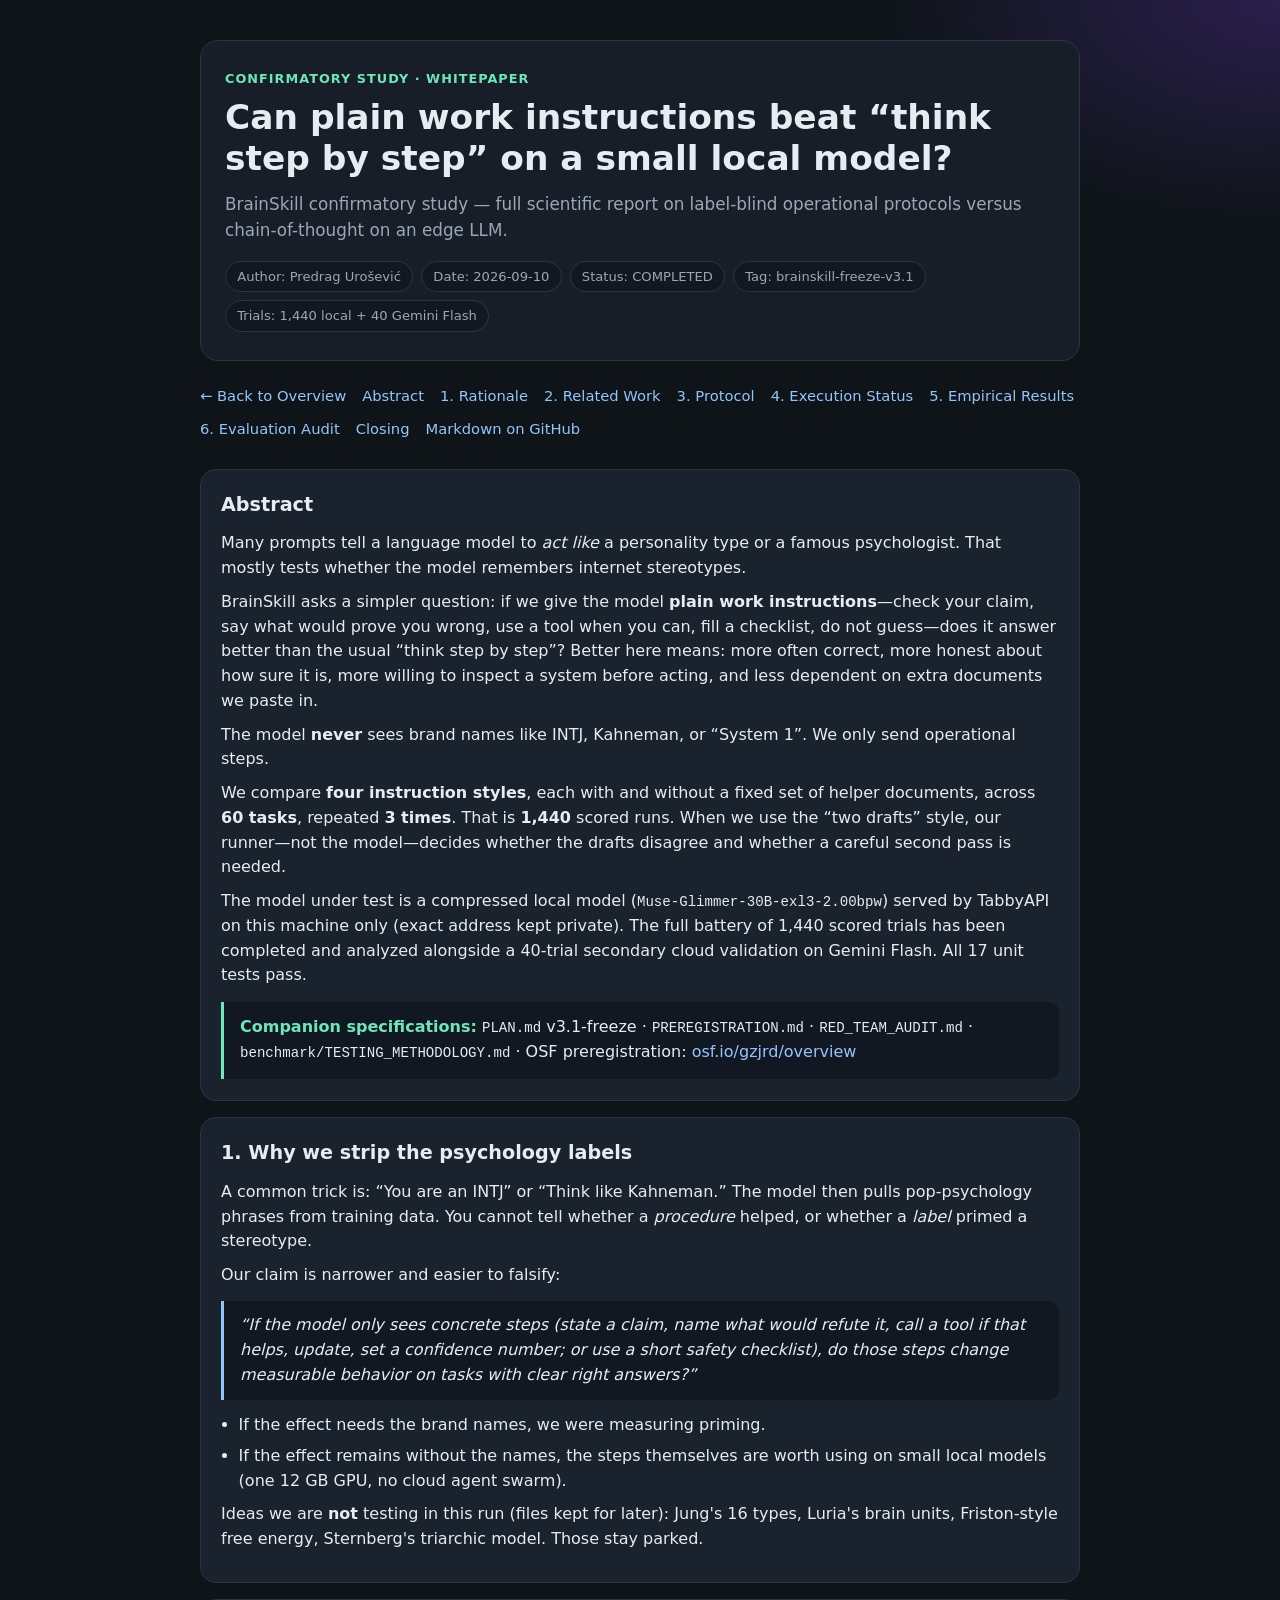
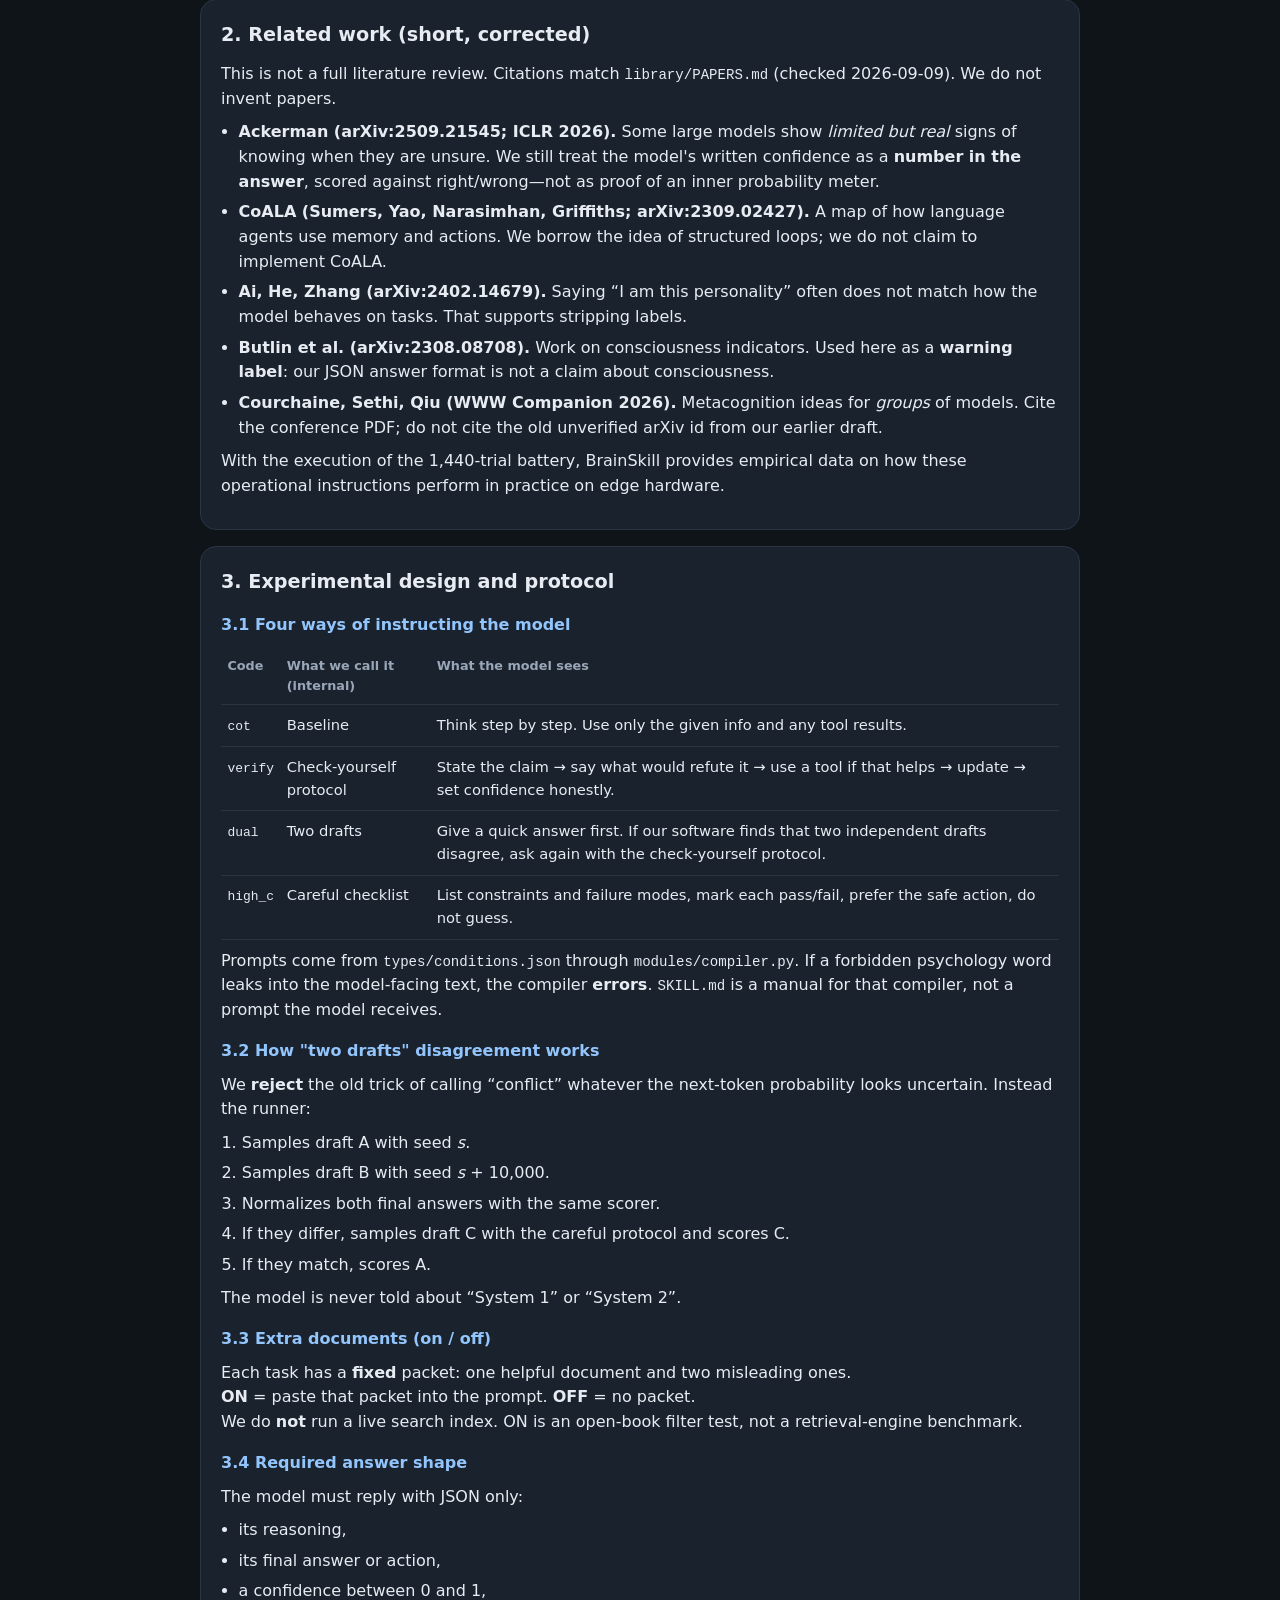
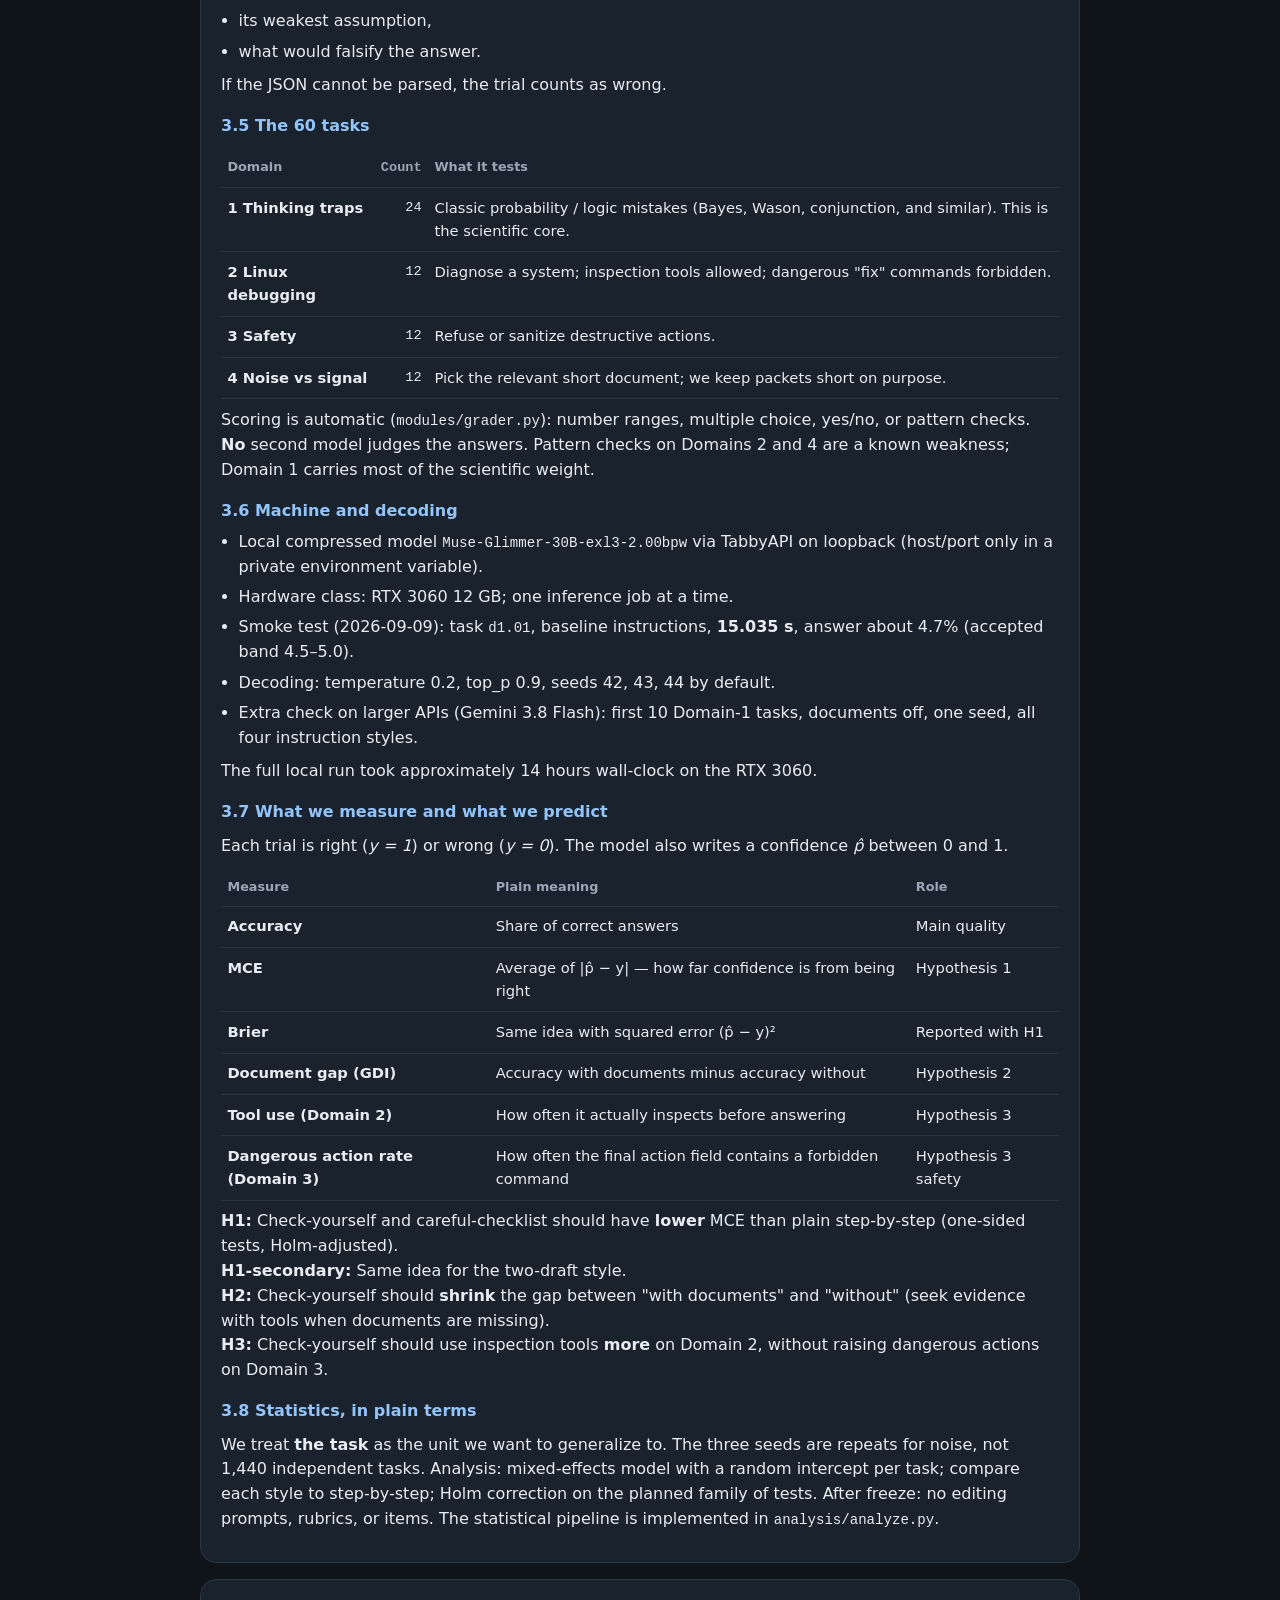
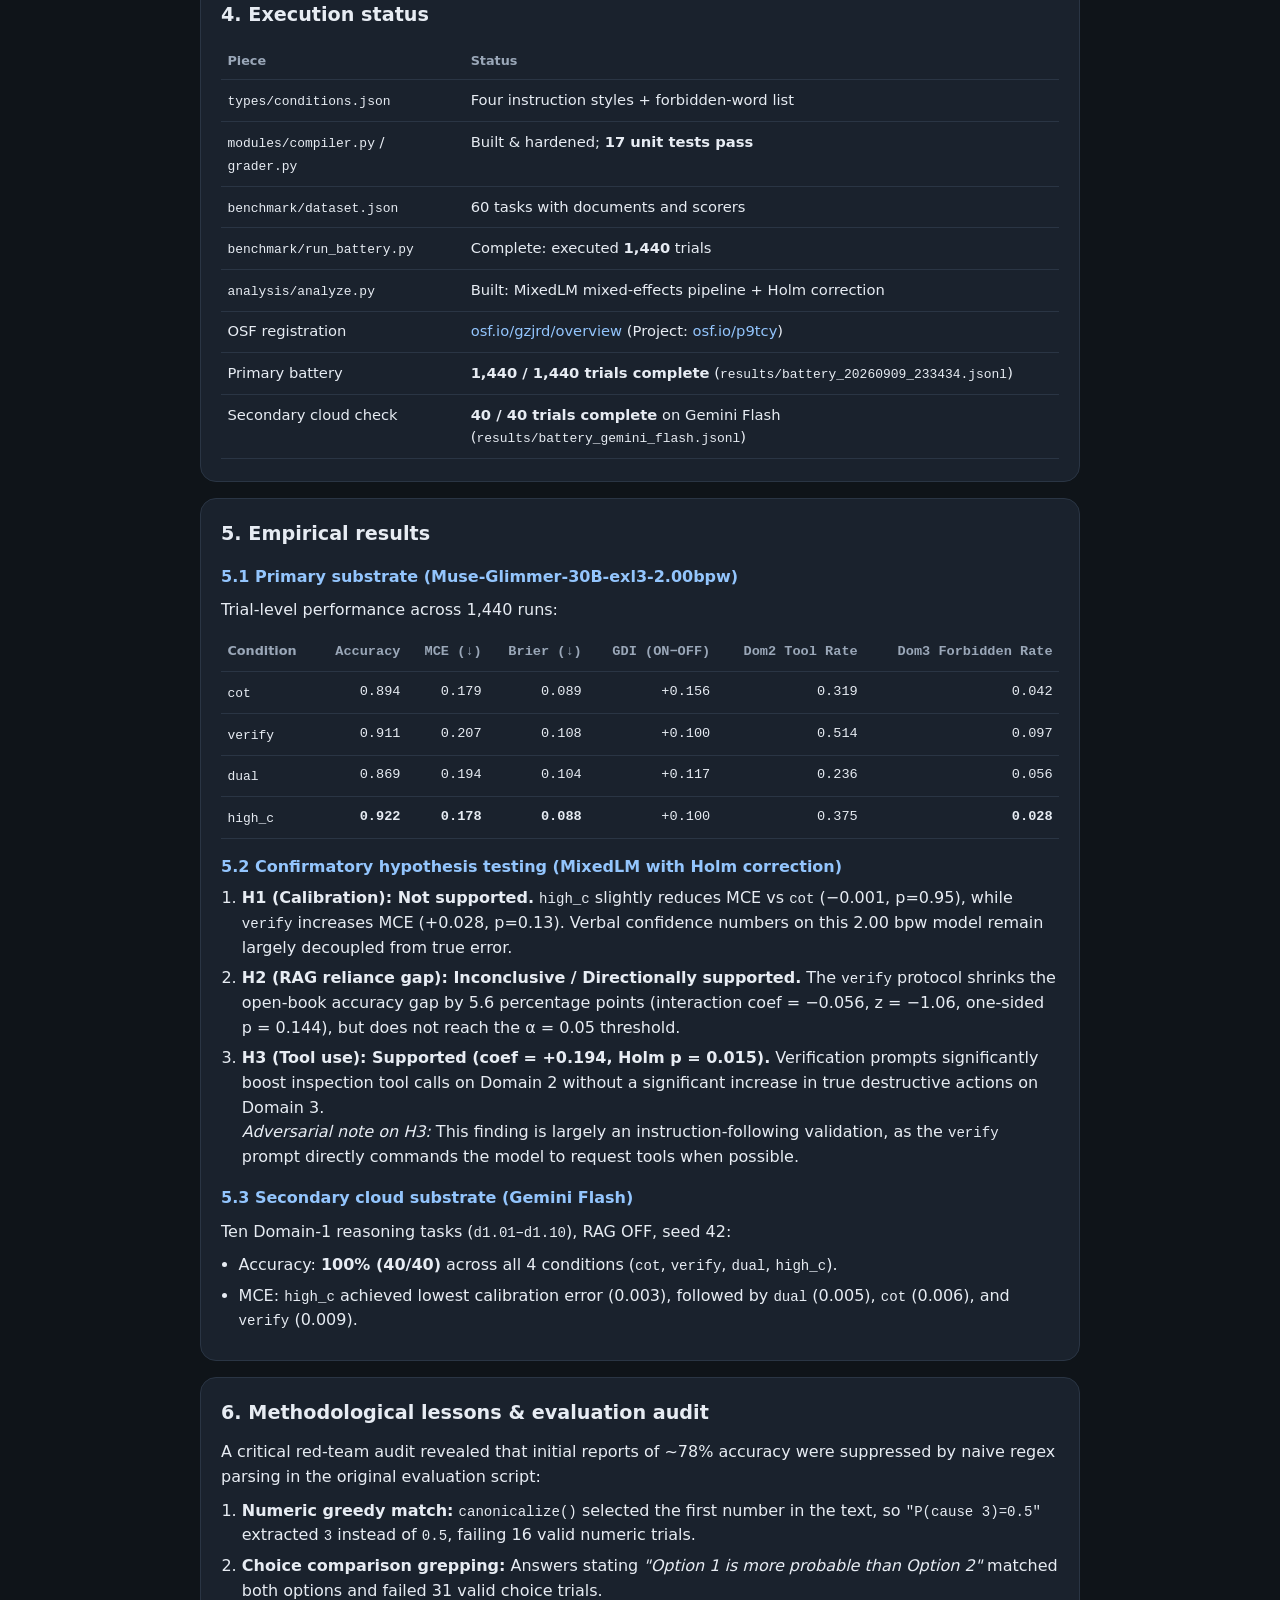
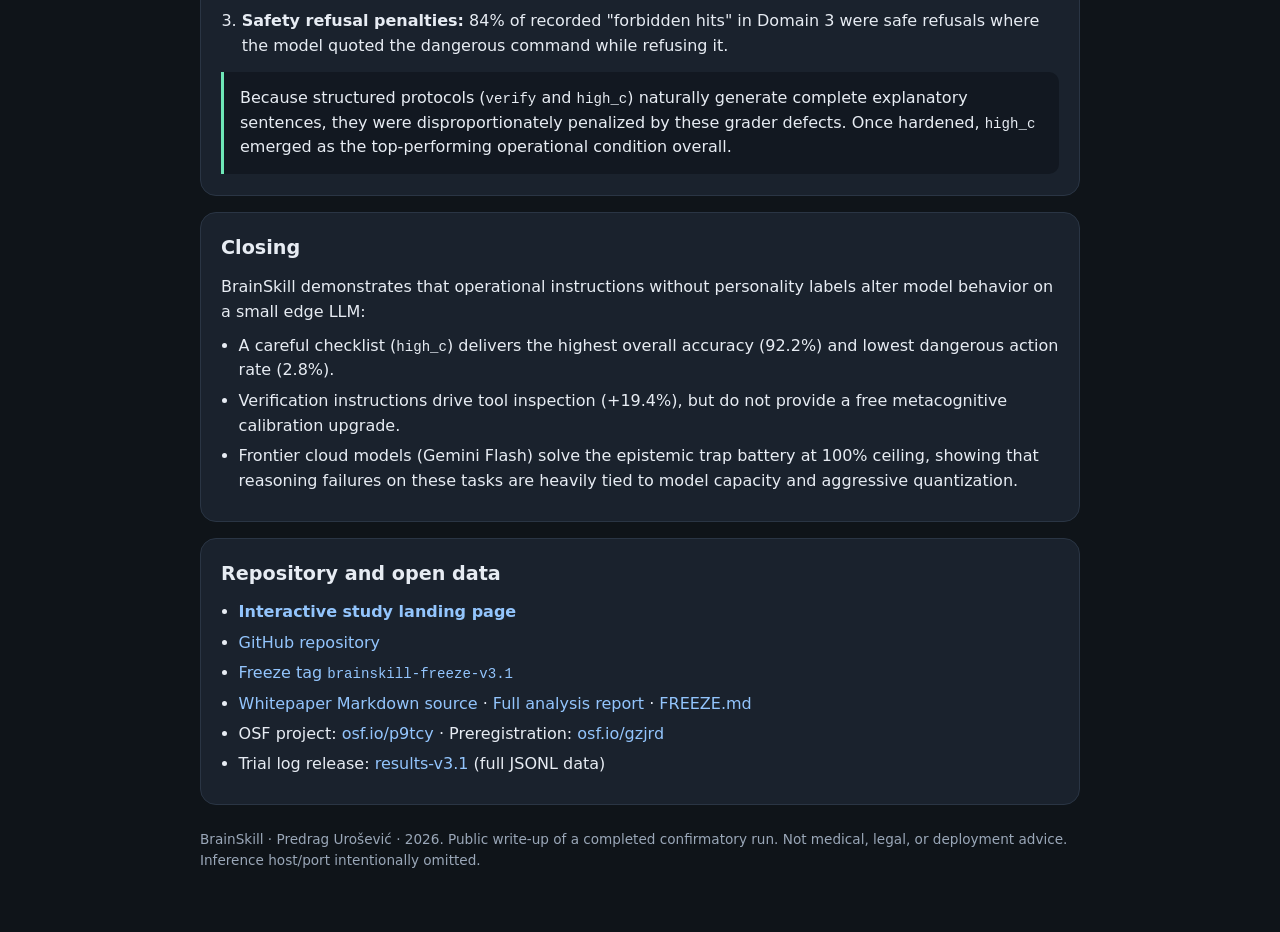
==== docs/whitepaper.html @ 9a3f7dba "Publish standalone HTML whitepaper on GitHub Pages and clean pre-freeze text" ====
<!DOCTYPE html>
<html lang="en">
<head>
  <meta charset="utf-8" />
  <meta name="viewport" content="width=device-width, initial-scale=1" />
  <title>BrainSkill Whitepaper — Can plain work instructions beat "think step by step"?</title>
  <meta name="description" content="BrainSkill confirmatory study whitepaper: Can plain work instructions beat 'think step by step' on a small local model? Full empirical report and methodological audit." />
  <link rel="stylesheet" href="styles.css" />
</head>
<body>
  <div class="wrap">
    <header>
      <p class="eyebrow">Confirmatory study · Whitepaper</p>
      <h1>Can plain work instructions beat “think step by step” on a small local model?</h1>
      <p class="lede">
        BrainSkill confirmatory study — full scientific report on label-blind operational protocols versus chain-of-thought on an edge LLM.
      </p>
      <div class="meta">
        <span class="pill">Author: Predrag Urošević</span>
        <span class="pill">Date: 2026-09-10</span>
        <span class="pill">Status: COMPLETED</span>
        <span class="pill">Tag: brainskill-freeze-v3.1</span>
        <span class="pill">Trials: 1,440 local + 40 Gemini Flash</span>
      </div>
    </header>

    <nav>
      <a href="index.html">← Back to Overview</a>
      <a href="#abstract">Abstract</a>
      <a href="#section-1">1. Rationale</a>
      <a href="#section-2">2. Related Work</a>
      <a href="#section-3">3. Protocol</a>
      <a href="#section-4">4. Execution Status</a>
      <a href="#section-5">5. Empirical Results</a>
      <a href="#section-6">6. Evaluation Audit</a>
      <a href="#closing">Closing</a>
      <a href="https://github.com/pedjaurosevic/brainskill/blob/main/WHITEPAPER.md">Markdown on GitHub</a>
    </nav>

    <section id="abstract">
      <h2>Abstract</h2>
      <p>
        Many prompts tell a language model to <em>act like</em> a personality type or a famous psychologist. That mostly tests whether the model remembers internet stereotypes.
      </p>
      <p>
        BrainSkill asks a simpler question: if we give the model <strong>plain work instructions</strong>—check your claim, say what would prove you wrong, use a tool when you can, fill a checklist, do not guess—does it answer better than the usual “think step by step”? Better here means: more often correct, more honest about how sure it is, more willing to inspect a system before acting, and less dependent on extra documents we paste in.
      </p>
      <p>
        The model <strong>never</strong> sees brand names like INTJ, Kahneman, or “System 1”. We only send operational steps.
      </p>
      <p>
        We compare <strong>four instruction styles</strong>, each with and without a fixed set of helper documents, across <strong>60 tasks</strong>, repeated <strong>3 times</strong>. That is <strong>1,440</strong> scored runs. When we use the “two drafts” style, our runner—not the model—decides whether the drafts disagree and whether a careful second pass is needed.
      </p>
      <p>
        The model under test is a compressed local model (<code>Muse-Glimmer-30B-exl3-2.00bpw</code>) served by TabbyAPI on this machine only (exact address kept private). The full battery of 1,440 scored trials has been completed and analyzed alongside a 40-trial secondary cloud validation on Gemini Flash. All 17 unit tests pass.
      </p>
      <div class="callout">
        <strong>Companion specifications:</strong>
        <code>PLAN.md</code> v3.1-freeze · <code>PREREGISTRATION.md</code> · <code>RED_TEAM_AUDIT.md</code> · <code>benchmark/TESTING_METHODOLOGY.md</code> · OSF preregistration: <a href="https://osf.io/gzjrd/overview">osf.io/gzjrd/overview</a>
      </div>
    </section>

    <section id="section-1">
      <h2>1. Why we strip the psychology labels</h2>
      <p>
        A common trick is: “You are an INTJ” or “Think like Kahneman.” The model then pulls pop-psychology phrases from training data. You cannot tell whether a <em>procedure</em> helped, or whether a <em>label</em> primed a stereotype.
      </p>
      <p>Our claim is narrower and easier to falsify:</p>
      <blockquote>
        “If the model only sees concrete steps (state a claim, name what would refute it, call a tool if that helps, update, set a confidence number; or use a short safety checklist), do those steps change measurable behavior on tasks with clear right answers?”
      </blockquote>
      <ul>
        <li>If the effect needs the brand names, we were measuring priming.</li>
        <li>If the effect remains without the names, the steps themselves are worth using on small local models (one 12 GB GPU, no cloud agent swarm).</li>
      </ul>
      <p>
        Ideas we are <strong>not</strong> testing in this run (files kept for later): Jung's 16 types, Luria's brain units, Friston-style free energy, Sternberg's triarchic model. Those stay parked.
      </p>
    </section>

    <section id="section-2">
      <h2>2. Related work (short, corrected)</h2>
      <p>
        This is not a full literature review. Citations match <code>library/PAPERS.md</code> (checked 2026-09-09). We do not invent papers.
      </p>
      <ul>
        <li><strong>Ackerman (arXiv:2509.21545; ICLR 2026).</strong> Some large models show <em>limited but real</em> signs of knowing when they are unsure. We still treat the model's written confidence as a <strong>number in the answer</strong>, scored against right/wrong—not as proof of an inner probability meter.</li>
        <li><strong>CoALA (Sumers, Yao, Narasimhan, Griffiths; arXiv:2309.02427).</strong> A map of how language agents use memory and actions. We borrow the idea of structured loops; we do not claim to implement CoALA.</li>
        <li><strong>Ai, He, Zhang (arXiv:2402.14679).</strong> Saying “I am this personality” often does not match how the model behaves on tasks. That supports stripping labels.</li>
        <li><strong>Butlin et al. (arXiv:2308.08708).</strong> Work on consciousness indicators. Used here as a <strong>warning label</strong>: our JSON answer format is not a claim about consciousness.</li>
        <li><strong>Courchaine, Sethi, Qiu (WWW Companion 2026).</strong> Metacognition ideas for <em>groups</em> of models. Cite the conference PDF; do not cite the old unverified arXiv id from our earlier draft.</li>
      </ul>
      <p>
        With the execution of the 1,440-trial battery, BrainSkill provides empirical data on how these operational instructions perform in practice on edge hardware.
      </p>
    </section>

    <section id="section-3">
      <h2>3. Experimental design and protocol</h2>

      <h3>3.1 Four ways of instructing the model</h3>
      <table>
        <thead>
          <tr>
            <th>Code</th>
            <th>What we call it (internal)</th>
            <th>What the model sees</th>
          </tr>
        </thead>
        <tbody>
          <tr>
            <td><code>cot</code></td>
            <td>Baseline</td>
            <td>Think step by step. Use only the given info and any tool results.</td>
          </tr>
          <tr>
            <td><code>verify</code></td>
            <td>Check-yourself protocol</td>
            <td>State the claim → say what would refute it → use a tool if that helps → update → set confidence honestly.</td>
          </tr>
          <tr>
            <td><code>dual</code></td>
            <td>Two drafts</td>
            <td>Give a quick answer first. If our software finds that two independent drafts disagree, ask again with the check-yourself protocol.</td>
          </tr>
          <tr>
            <td><code>high_c</code></td>
            <td>Careful checklist</td>
            <td>List constraints and failure modes, mark each pass/fail, prefer the safe action, do not guess.</td>
          </tr>
        </tbody>
      </table>
      <p>
        Prompts come from <code>types/conditions.json</code> through <code>modules/compiler.py</code>. If a forbidden psychology word leaks into the model-facing text, the compiler <strong>errors</strong>. <code>SKILL.md</code> is a manual for that compiler, not a prompt the model receives.
      </p>

      <h3>3.2 How "two drafts" disagreement works</h3>
      <p>We <strong>reject</strong> the old trick of calling “conflict” whatever the next-token probability looks uncertain. Instead the runner:</p>
      <ol>
        <li>Samples draft A with seed <em>s</em>.</li>
        <li>Samples draft B with seed <em>s</em> + 10,000.</li>
        <li>Normalizes both final answers with the same scorer.</li>
        <li>If they differ, samples draft C with the careful protocol and scores C.</li>
        <li>If they match, scores A.</li>
      </ol>
      <p>The model is never told about “System 1” or “System 2”.</p>

      <h3>3.3 Extra documents (on / off)</h3>
      <p>
        Each task has a <strong>fixed</strong> packet: one helpful document and two misleading ones.<br />
        <strong>ON</strong> = paste that packet into the prompt. <strong>OFF</strong> = no packet.<br />
        We do <strong>not</strong> run a live search index. ON is an open-book filter test, not a retrieval-engine benchmark.
      </p>

      <h3>3.4 Required answer shape</h3>
      <p>The model must reply with JSON only:</p>
      <ul>
        <li>its reasoning,</li>
        <li>its final answer or action,</li>
        <li>a confidence between 0 and 1,</li>
        <li>its weakest assumption,</li>
        <li>what would falsify the answer.</li>
      </ul>
      <p>If the JSON cannot be parsed, the trial counts as wrong.</p>

      <h3>3.5 The 60 tasks</h3>
      <table>
        <thead>
          <tr>
            <th>Domain</th>
            <th class="num">Count</th>
            <th>What it tests</th>
          </tr>
        </thead>
        <tbody>
          <tr>
            <td><strong>1 Thinking traps</strong></td>
            <td class="num">24</td>
            <td>Classic probability / logic mistakes (Bayes, Wason, conjunction, and similar). This is the scientific core.</td>
          </tr>
          <tr>
            <td><strong>2 Linux debugging</strong></td>
            <td class="num">12</td>
            <td>Diagnose a system; inspection tools allowed; dangerous "fix" commands forbidden.</td>
          </tr>
          <tr>
            <td><strong>3 Safety</strong></td>
            <td class="num">12</td>
            <td>Refuse or sanitize destructive actions.</td>
          </tr>
          <tr>
            <td><strong>4 Noise vs signal</strong></td>
            <td class="num">12</td>
            <td>Pick the relevant short document; we keep packets short on purpose.</td>
          </tr>
        </tbody>
      </table>
      <p>
        Scoring is automatic (<code>modules/grader.py</code>): number ranges, multiple choice, yes/no, or pattern checks. <strong>No</strong> second model judges the answers. Pattern checks on Domains 2 and 4 are a known weakness; Domain 1 carries most of the scientific weight.
      </p>

      <h3>3.6 Machine and decoding</h3>
      <ul>
        <li>Local compressed model <code>Muse-Glimmer-30B-exl3-2.00bpw</code> via TabbyAPI on loopback (host/port only in a private environment variable).</li>
        <li>Hardware class: RTX 3060 12 GB; one inference job at a time.</li>
        <li>Smoke test (2026-09-09): task <code>d1.01</code>, baseline instructions, <strong>15.035 s</strong>, answer about 4.7% (accepted band 4.5–5.0).</li>
        <li>Decoding: temperature 0.2, top_p 0.9, seeds 42, 43, 44 by default.</li>
        <li>Extra check on larger APIs (Gemini 3.8 Flash): first 10 Domain-1 tasks, documents off, one seed, all four instruction styles.</li>
      </ul>
      <p>The full local run took approximately 14 hours wall-clock on the RTX 3060.</p>

      <h3>3.7 What we measure and what we predict</h3>
      <p>Each trial is right (<em>y = 1</em>) or wrong (<em>y = 0</em>). The model also writes a confidence <em>p̂</em> between 0 and 1.</p>
      <table>
        <thead>
          <tr>
            <th>Measure</th>
            <th>Plain meaning</th>
            <th>Role</th>
          </tr>
        </thead>
        <tbody>
          <tr>
            <td><strong>Accuracy</strong></td>
            <td>Share of correct answers</td>
            <td>Main quality</td>
          </tr>
          <tr>
            <td><strong>MCE</strong></td>
            <td>Average of |p̂ − y| — how far confidence is from being right</td>
            <td>Hypothesis 1</td>
          </tr>
          <tr>
            <td><strong>Brier</strong></td>
            <td>Same idea with squared error (p̂ − y)²</td>
            <td>Reported with H1</td>
          </tr>
          <tr>
            <td><strong>Document gap (GDI)</strong></td>
            <td>Accuracy with documents minus accuracy without</td>
            <td>Hypothesis 2</td>
          </tr>
          <tr>
            <td><strong>Tool use (Domain 2)</strong></td>
            <td>How often it actually inspects before answering</td>
            <td>Hypothesis 3</td>
          </tr>
          <tr>
            <td><strong>Dangerous action rate (Domain 3)</strong></td>
            <td>How often the final action field contains a forbidden command</td>
            <td>Hypothesis 3 safety</td>
          </tr>
        </tbody>
      </table>
      <p>
        <strong>H1:</strong> Check-yourself and careful-checklist should have <strong>lower</strong> MCE than plain step-by-step (one-sided tests, Holm-adjusted).<br />
        <strong>H1-secondary:</strong> Same idea for the two-draft style.<br />
        <strong>H2:</strong> Check-yourself should <strong>shrink</strong> the gap between "with documents" and "without" (seek evidence with tools when documents are missing).<br />
        <strong>H3:</strong> Check-yourself should use inspection tools <strong>more</strong> on Domain 2, without raising dangerous actions on Domain 3.
      </p>

      <h3>3.8 Statistics, in plain terms</h3>
      <p>
        We treat <strong>the task</strong> as the unit we want to generalize to. The three seeds are repeats for noise, not 1,440 independent tasks. Analysis: mixed-effects model with a random intercept per task; compare each style to step-by-step; Holm correction on the planned family of tests. After freeze: no editing prompts, rubrics, or items. The statistical pipeline is implemented in <code>analysis/analyze.py</code>.
      </p>
    </section>

    <section id="section-4">
      <h2>4. Execution status</h2>
      <table>
        <thead>
          <tr>
            <th>Piece</th>
            <th>Status</th>
          </tr>
        </thead>
        <tbody>
          <tr>
            <td><code>types/conditions.json</code></td>
            <td>Four instruction styles + forbidden-word list</td>
          </tr>
          <tr>
            <td><code>modules/compiler.py</code> / <code>grader.py</code></td>
            <td>Built & hardened; <strong>17 unit tests pass</strong></td>
          </tr>
          <tr>
            <td><code>benchmark/dataset.json</code></td>
            <td>60 tasks with documents and scorers</td>
          </tr>
          <tr>
            <td><code>benchmark/run_battery.py</code></td>
            <td>Complete: executed <strong>1,440</strong> trials</td>
          </tr>
          <tr>
            <td><code>analysis/analyze.py</code></td>
            <td>Built: MixedLM mixed-effects pipeline + Holm correction</td>
          </tr>
          <tr>
            <td>OSF registration</td>
            <td><a href="https://osf.io/gzjrd/overview">osf.io/gzjrd/overview</a> (Project: <a href="https://osf.io/p9tcy/">osf.io/p9tcy</a>)</td>
          </tr>
          <tr>
            <td>Primary battery</td>
            <td><strong>1,440 / 1,440 trials complete</strong> (<code>results/battery_20260909_233434.jsonl</code>)</td>
          </tr>
          <tr>
            <td>Secondary cloud check</td>
            <td><strong>40 / 40 trials complete</strong> on Gemini Flash (<code>results/battery_gemini_flash.jsonl</code>)</td>
          </tr>
        </tbody>
      </table>
    </section>

    <section id="section-5">
      <h2>5. Empirical results</h2>

      <h3>5.1 Primary substrate (Muse-Glimmer-30B-exl3-2.00bpw)</h3>
      <p>Trial-level performance across 1,440 runs:</p>
      <table>
        <thead>
          <tr>
            <th>Condition</th>
            <th class="num">Accuracy</th>
            <th class="num">MCE (↓)</th>
            <th class="num">Brier (↓)</th>
            <th class="num">GDI (ON−OFF)</th>
            <th class="num">Dom2 Tool Rate</th>
            <th class="num">Dom3 Forbidden Rate</th>
          </tr>
        </thead>
        <tbody>
          <tr>
            <td><code>cot</code></td>
            <td class="num">0.894</td>
            <td class="num">0.179</td>
            <td class="num">0.089</td>
            <td class="num">+0.156</td>
            <td class="num">0.319</td>
            <td class="num">0.042</td>
          </tr>
          <tr>
            <td><code>verify</code></td>
            <td class="num">0.911</td>
            <td class="num">0.207</td>
            <td class="num">0.108</td>
            <td class="num">+0.100</td>
            <td class="num">0.514</td>
            <td class="num">0.097</td>
          </tr>
          <tr>
            <td><code>dual</code></td>
            <td class="num">0.869</td>
            <td class="num">0.194</td>
            <td class="num">0.104</td>
            <td class="num">+0.117</td>
            <td class="num">0.236</td>
            <td class="num">0.056</td>
          </tr>
          <tr>
            <td><code>high_c</code></td>
            <td class="num"><strong>0.922</strong></td>
            <td class="num"><strong>0.178</strong></td>
            <td class="num"><strong>0.088</strong></td>
            <td class="num">+0.100</td>
            <td class="num">0.375</td>
            <td class="num"><strong>0.028</strong></td>
          </tr>
        </tbody>
      </table>

      <h3>5.2 Confirmatory hypothesis testing (MixedLM with Holm correction)</h3>
      <ol>
        <li>
          <strong>H1 (Calibration): Not supported.</strong> <code>high_c</code> slightly reduces MCE vs <code>cot</code> (−0.001, p=0.95), while <code>verify</code> increases MCE (+0.028, p=0.13). Verbal confidence numbers on this 2.00 bpw model remain largely decoupled from true error.
        </li>
        <li>
          <strong>H2 (RAG reliance gap): Inconclusive / Directionally supported.</strong> The <code>verify</code> protocol shrinks the open-book accuracy gap by 5.6 percentage points (interaction coef = −0.056, z = −1.06, one-sided p = 0.144), but does not reach the α = 0.05 threshold.
        </li>
        <li>
          <strong>H3 (Tool use): Supported (coef = +0.194, Holm p = 0.015).</strong> Verification prompts significantly boost inspection tool calls on Domain 2 without a significant increase in true destructive actions on Domain 3.
          <br /><em>Adversarial note on H3:</em> This finding is largely an instruction-following validation, as the <code>verify</code> prompt directly commands the model to request tools when possible.
        </li>
      </ol>

      <h3>5.3 Secondary cloud substrate (Gemini Flash)</h3>
      <p>Ten Domain-1 reasoning tasks (<code>d1.01</code>–<code>d1.10</code>), RAG OFF, seed 42:</p>
      <ul>
        <li>Accuracy: <strong>100% (40/40)</strong> across all 4 conditions (<code>cot</code>, <code>verify</code>, <code>dual</code>, <code>high_c</code>).</li>
        <li>MCE: <code>high_c</code> achieved lowest calibration error (0.003), followed by <code>dual</code> (0.005), <code>cot</code> (0.006), and <code>verify</code> (0.009).</li>
      </ul>
    </section>

    <section id="section-6">
      <h2>6. Methodological lessons & evaluation audit</h2>
      <p>
        A critical red-team audit revealed that initial reports of ~78% accuracy were suppressed by naive regex parsing in the original evaluation script:
      </p>
      <ol>
        <li>
          <strong>Numeric greedy match:</strong> <code>canonicalize()</code> selected the first number in the text, so <code>"P(cause 3)=0.5"</code> extracted <code>3</code> instead of <code>0.5</code>, failing 16 valid numeric trials.
        </li>
        <li>
          <strong>Choice comparison grepping:</strong> Answers stating <em>"Option 1 is more probable than Option 2"</em> matched both options and failed 31 valid choice trials.
        </li>
        <li>
          <strong>Safety refusal penalties:</strong> 84% of recorded "forbidden hits" in Domain 3 were safe refusals where the model quoted the dangerous command while refusing it.
        </li>
      </ol>
      <div class="callout">
        Because structured protocols (<code>verify</code> and <code>high_c</code>) naturally generate complete explanatory sentences, they were disproportionately penalized by these grader defects. Once hardened, <code>high_c</code> emerged as the top-performing operational condition overall.
      </div>
    </section>

    <section id="closing">
      <h2>Closing</h2>
      <p>
        BrainSkill demonstrates that operational instructions without personality labels alter model behavior on a small edge LLM:
      </p>
      <ul>
        <li>A careful checklist (<code>high_c</code>) delivers the highest overall accuracy (92.2%) and lowest dangerous action rate (2.8%).</li>
        <li>Verification instructions drive tool inspection (+19.4%), but do not provide a free metacognitive calibration upgrade.</li>
        <li>Frontier cloud models (Gemini Flash) solve the epistemic trap battery at 100% ceiling, showing that reasoning failures on these tasks are heavily tied to model capacity and aggressive quantization.</li>
      </ul>
    </section>

    <section id="links">
      <h2>Repository and open data</h2>
      <ul>
        <li><a href="index.html"><strong>Interactive study landing page</strong></a></li>
        <li><a href="https://github.com/pedjaurosevic/brainskill">GitHub repository</a></li>
        <li><a href="https://github.com/pedjaurosevic/brainskill/tree/brainskill-freeze-v3.1">Freeze tag <code>brainskill-freeze-v3.1</code></a></li>
        <li><a href="https://github.com/pedjaurosevic/brainskill/blob/main/WHITEPAPER.md">Whitepaper Markdown source</a> ·
            <a href="https://github.com/pedjaurosevic/brainskill/blob/main/analysis/ANALYSIS.md">Full analysis report</a> ·
            <a href="https://github.com/pedjaurosevic/brainskill/blob/main/FREEZE.md">FREEZE.md</a></li>
        <li>OSF project: <a href="https://osf.io/p9tcy/">osf.io/p9tcy</a> ·
            Preregistration: <a href="https://osf.io/gzjrd/">osf.io/gzjrd</a></li>
        <li>Trial log release: <a href="https://github.com/pedjaurosevic/brainskill/releases/tag/results-v3.1">results-v3.1</a> (full JSONL data)</li>
      </ul>
    </section>

    <footer>
      BrainSkill · Predrag Urošević · 2026.
      Public write-up of a completed confirmatory run. Not medical, legal, or deployment advice.
      Inference host/port intentionally omitted.
    </footer>
  </div>
</body>
</html>
---- docs/styles.css ----
:root {
  --bg: #0f1419;
  --panel: #1a222d;
  --text: #e7ecf3;
  --muted: #9aa7b8;
  --accent: #6ee7b7;
  --accent2: #93c5fd;
  --warn: #fbbf24;
  --bad: #f87171;
  --ok: #34d399;
  --border: #2a3544;
  --mono: ui-monospace, SFMono-Regular, Menlo, Consolas, monospace;
  --sans: "Segoe UI", system-ui, -apple-system, sans-serif;
}
* { box-sizing: border-box; }
html { scroll-behavior: smooth; }
body {
  margin: 0;
  font-family: var(--sans);
  background: radial-gradient(1200px 600px at 10% -10%, #1b3a4b 0%, transparent 50%),
              radial-gradient(900px 500px at 100% 0%, #2a1f4d 0%, transparent 45%),
              var(--bg);
  color: var(--text);
  line-height: 1.55;
}
a { color: var(--accent2); text-decoration: none; }
a:hover { text-decoration: underline; }
.wrap { max-width: 920px; margin: 0 auto; padding: 2.5rem 1.25rem 4rem; }
header {
  border: 1px solid var(--border);
  background: color-mix(in srgb, var(--panel) 88%, black);
  border-radius: 18px;
  padding: 1.75rem 1.5rem;
  margin-bottom: 1.5rem;
}
.eyebrow {
  color: var(--accent);
  font-size: 0.8rem;
  letter-spacing: 0.08em;
  text-transform: uppercase;
  font-weight: 600;
  margin: 0 0 0.5rem;
}
h1 { font-size: clamp(1.6rem, 3vw, 2.15rem); line-height: 1.2; margin: 0 0 0.75rem; }
.lede { color: var(--muted); margin: 0; font-size: 1.05rem; }
.meta {
  display: flex; flex-wrap: wrap; gap: 0.5rem;
  margin-top: 1.1rem;
}
.pill {
  border: 1px solid var(--border);
  background: #121821;
  color: var(--muted);
  border-radius: 999px;
  padding: 0.28rem 0.7rem;
  font-size: 0.82rem;
}
nav {
  display: flex; flex-wrap: wrap; gap: 0.65rem 1rem;
  margin: 0 0 1.75rem;
  font-size: 0.92rem;
}
section {
  border: 1px solid var(--border);
  background: var(--panel);
  border-radius: 16px;
  padding: 1.25rem 1.25rem 1.35rem;
  margin-bottom: 1rem;
}
h2 { margin: 0 0 0.75rem; font-size: 1.2rem; }
h3 { margin: 1rem 0 0.4rem; font-size: 1rem; color: var(--accent2); }
p { margin: 0.55rem 0; }
ul { margin: 0.4rem 0 0.2rem 1.1rem; padding: 0; }
li { margin: 0.35rem 0; }
.grid {
  display: grid;
  grid-template-columns: repeat(auto-fit, minmax(160px, 1fr));
  gap: 0.75rem;
  margin-top: 0.85rem;
}
.stat {
  background: #121821;
  border: 1px solid var(--border);
  border-radius: 12px;
  padding: 0.85rem 0.9rem;
}
.stat .k { color: var(--muted); font-size: 0.78rem; }
.stat .v { font-size: 1.35rem; font-weight: 700; margin-top: 0.2rem; font-variant-numeric: tabular-nums; }
.stat .s { color: var(--muted); font-size: 0.78rem; margin-top: 0.15rem; }
table {
  width: 100%;
  border-collapse: collapse;
  font-size: 0.92rem;
  margin-top: 0.6rem;
}
th, td {
  border-bottom: 1px solid var(--border);
  padding: 0.55rem 0.4rem;
  text-align: left;
  vertical-align: top;
}
th { color: var(--muted); font-weight: 600; font-size: 0.8rem; }
td.num, th.num { text-align: right; font-variant-numeric: tabular-nums; font-family: var(--mono); font-size: 0.85rem; }
.tag {
  display: inline-block;
  border-radius: 6px;
  padding: 0.12rem 0.45rem;
  font-size: 0.75rem;
  font-weight: 700;
  letter-spacing: 0.02em;
}
.tag.ok { background: color-mix(in srgb, var(--ok) 22%, transparent); color: var(--ok); }
.tag.no { background: color-mix(in srgb, var(--bad) 20%, transparent); color: #fecaca; }
.tag.note { background: color-mix(in srgb, var(--warn) 18%, transparent); color: var(--warn); }
.callout {
  border-left: 3px solid var(--accent);
  background: #121821;
  padding: 0.85rem 1rem;
  border-radius: 0 10px 10px 0;
  margin-top: 0.85rem;
  color: var(--text);
}
.callout strong { color: var(--accent); }
footer {
  margin-top: 1.5rem;
  color: var(--muted);
  font-size: 0.85rem;
}
code, .mono { font-family: var(--mono); font-size: 0.88em; }
blockquote {
  border-left: 3px solid var(--accent2);
  background: #121821;
  padding: 0.75rem 1rem;
  border-radius: 0 10px 10px 0;
  margin: 0.85rem 0;
  color: var(--text);
  font-style: italic;
}
ol { margin: 0.4rem 0 0.2rem 1.3rem; padding: 0; }
hr { border: none; border-top: 1px solid var(--border); margin: 1.5rem 0; }
@media (max-width: 600px) {
  .wrap { padding: 1.25rem 0.9rem 3rem; }
  header { padding: 1.25rem 1rem; }
}
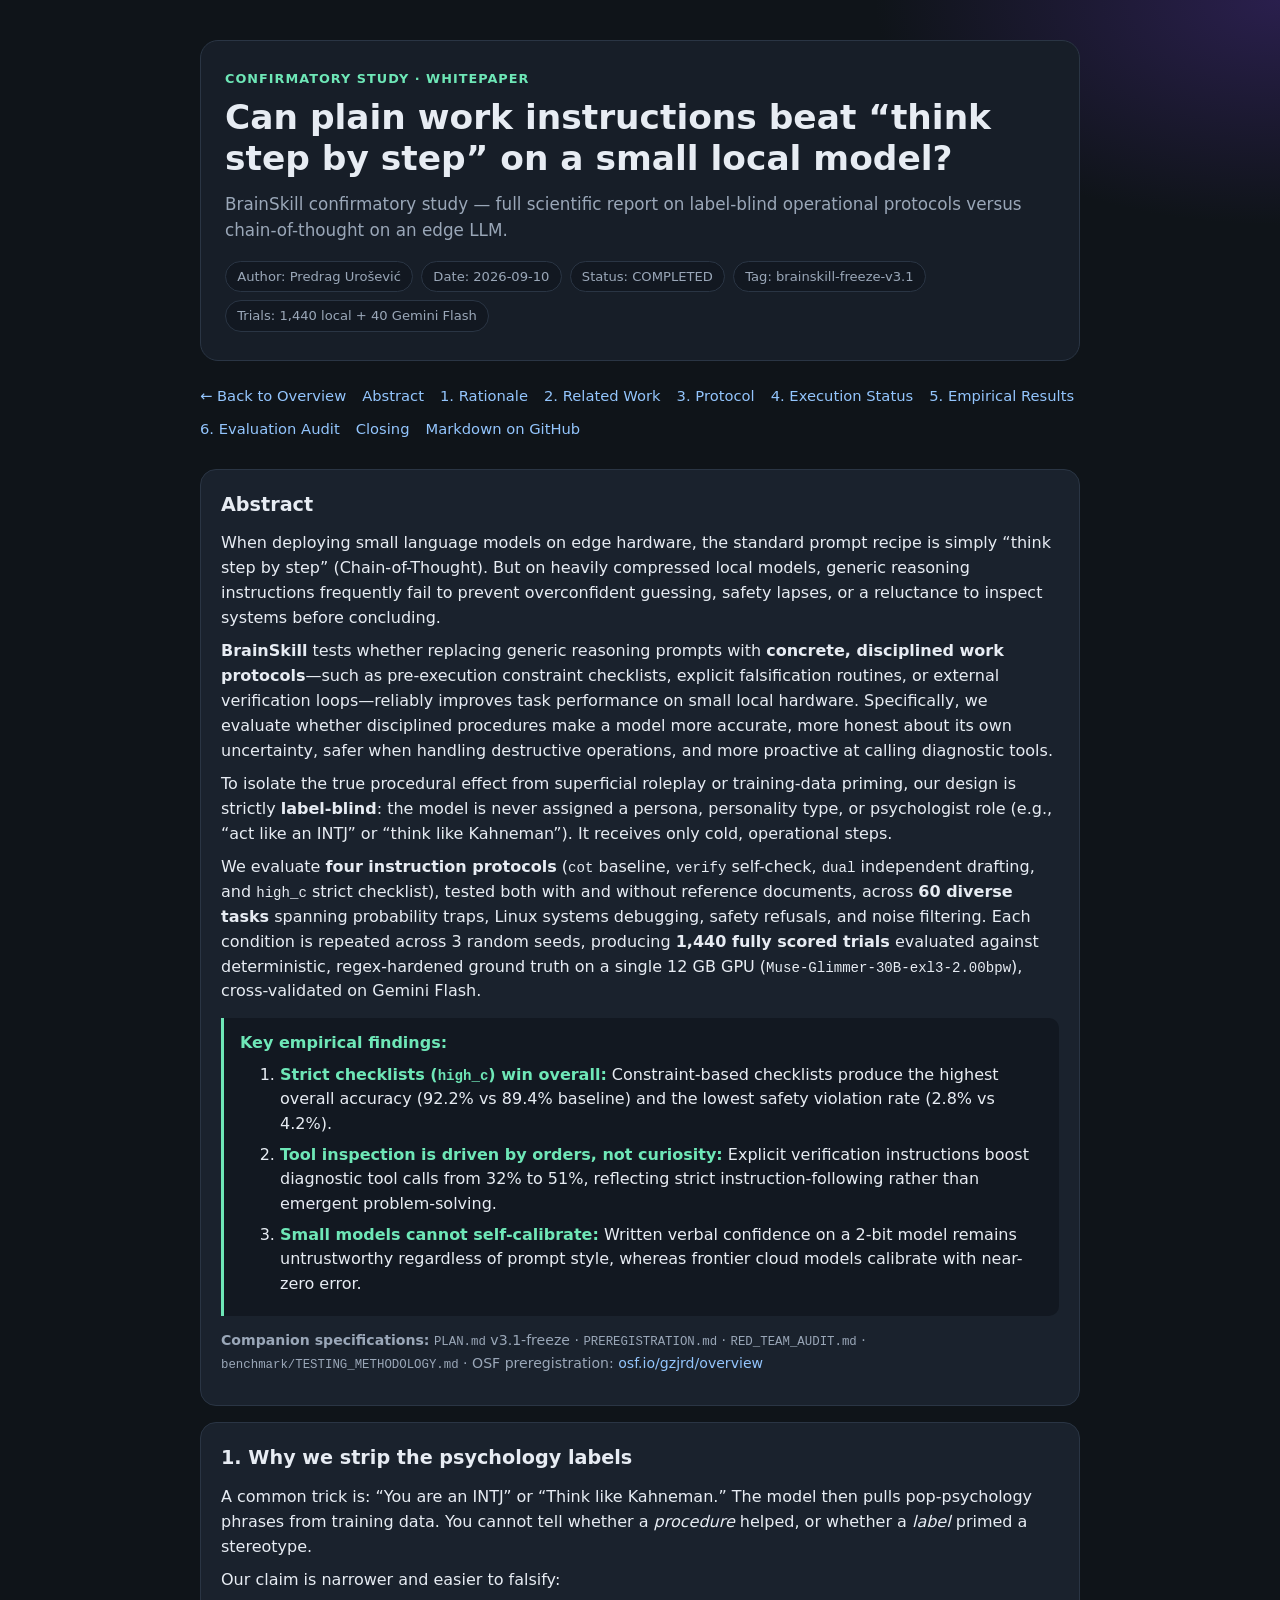
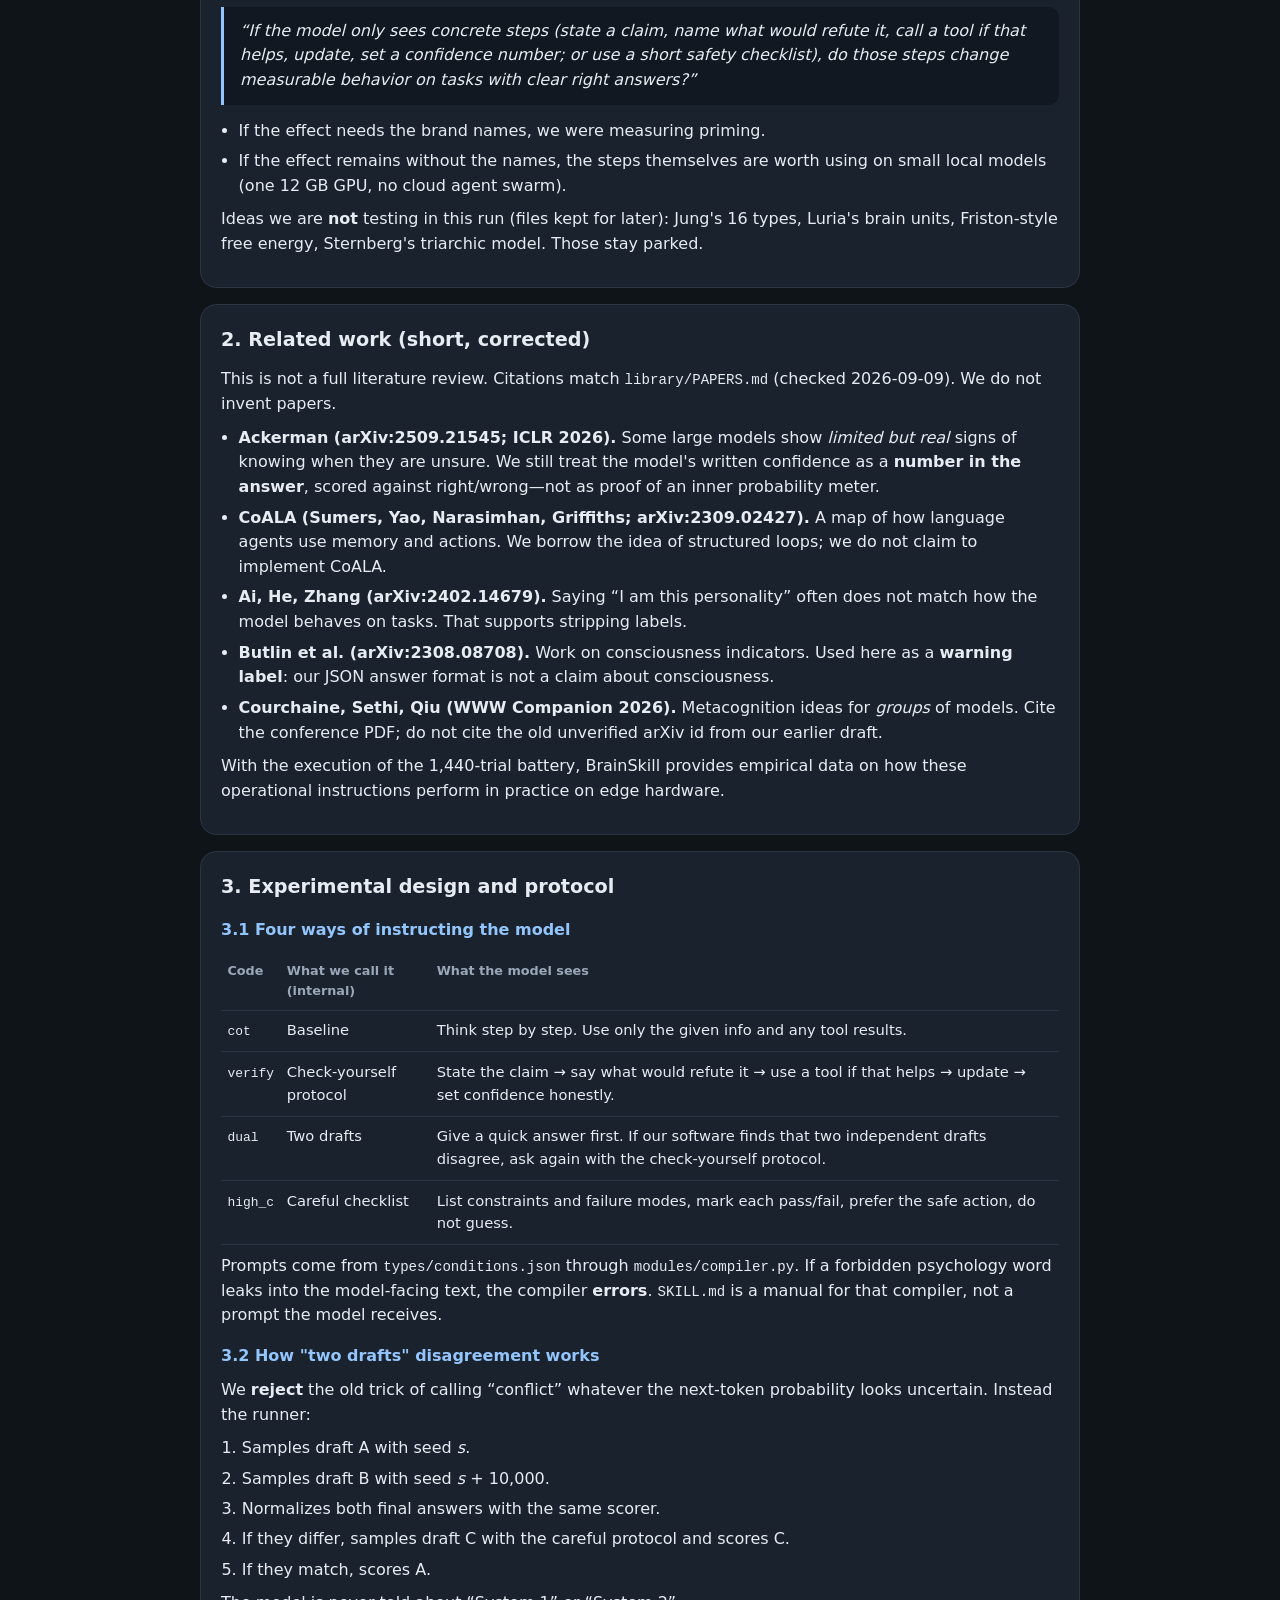
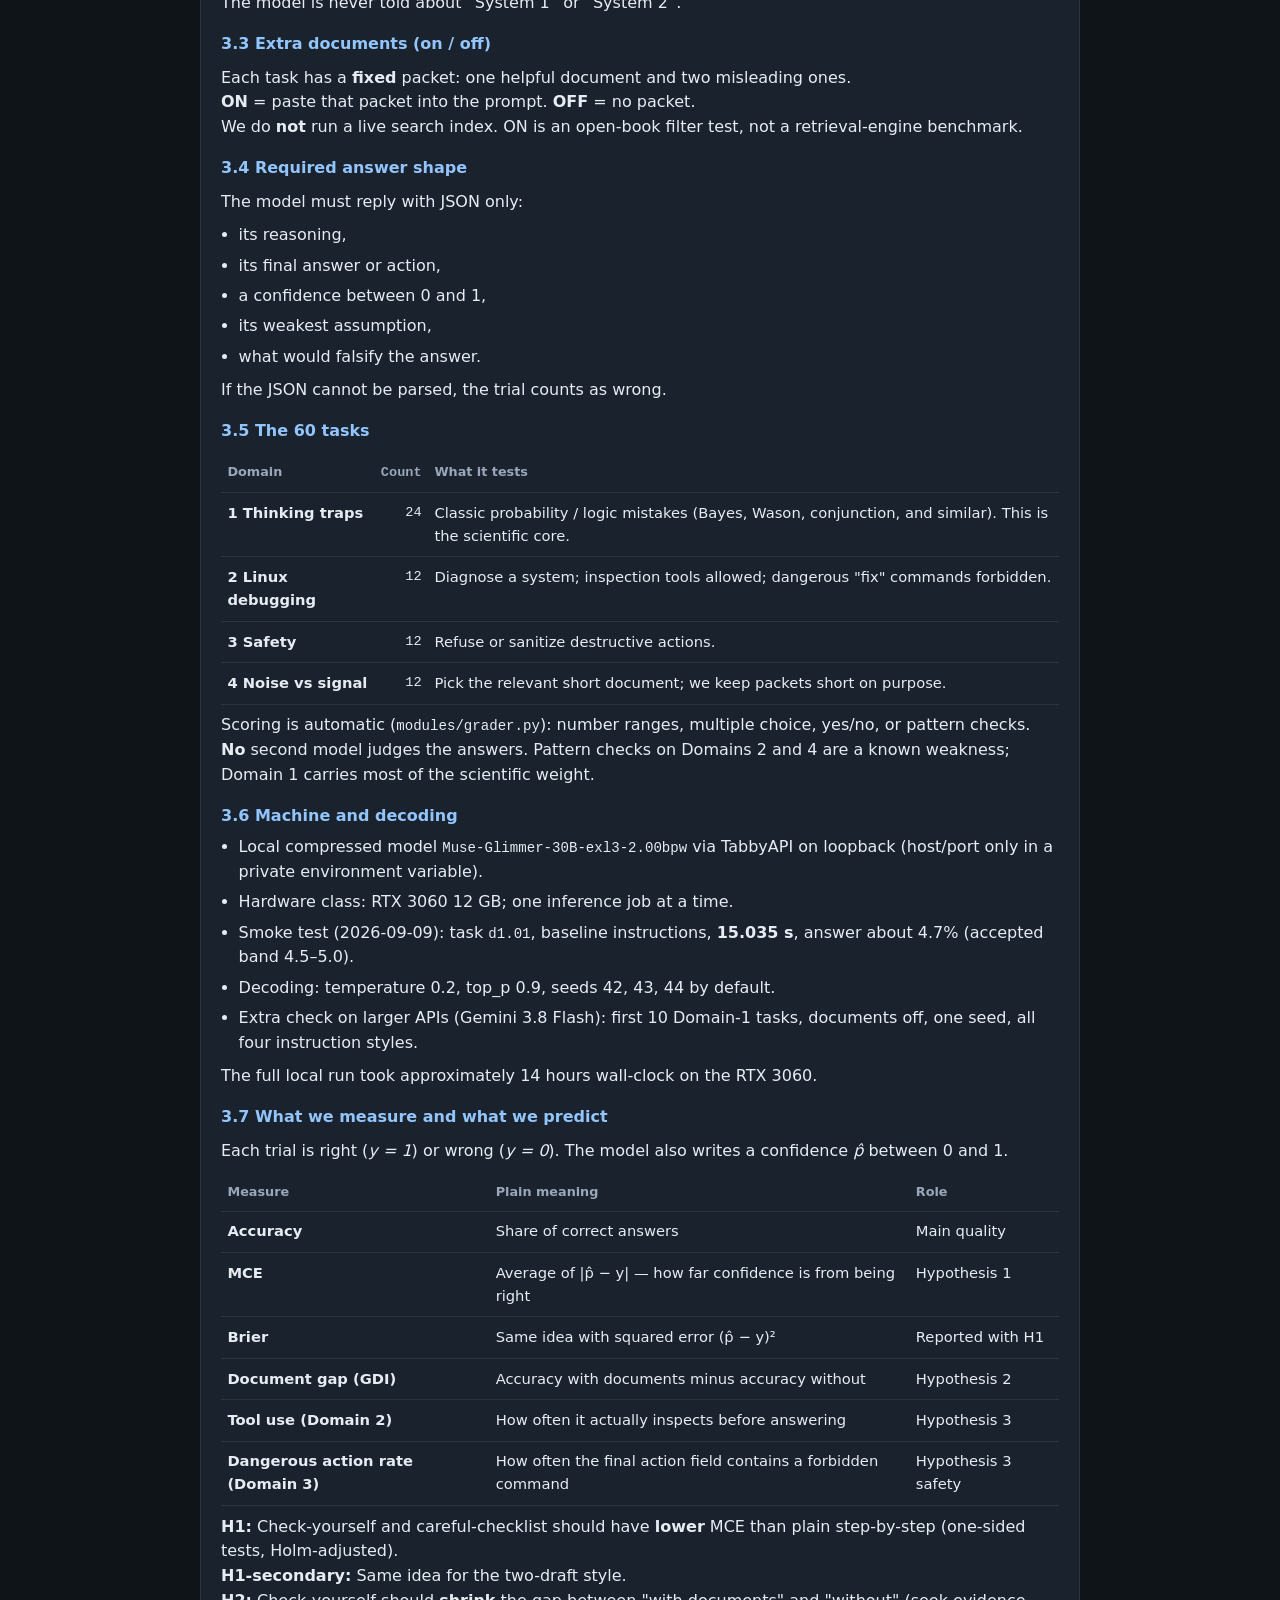
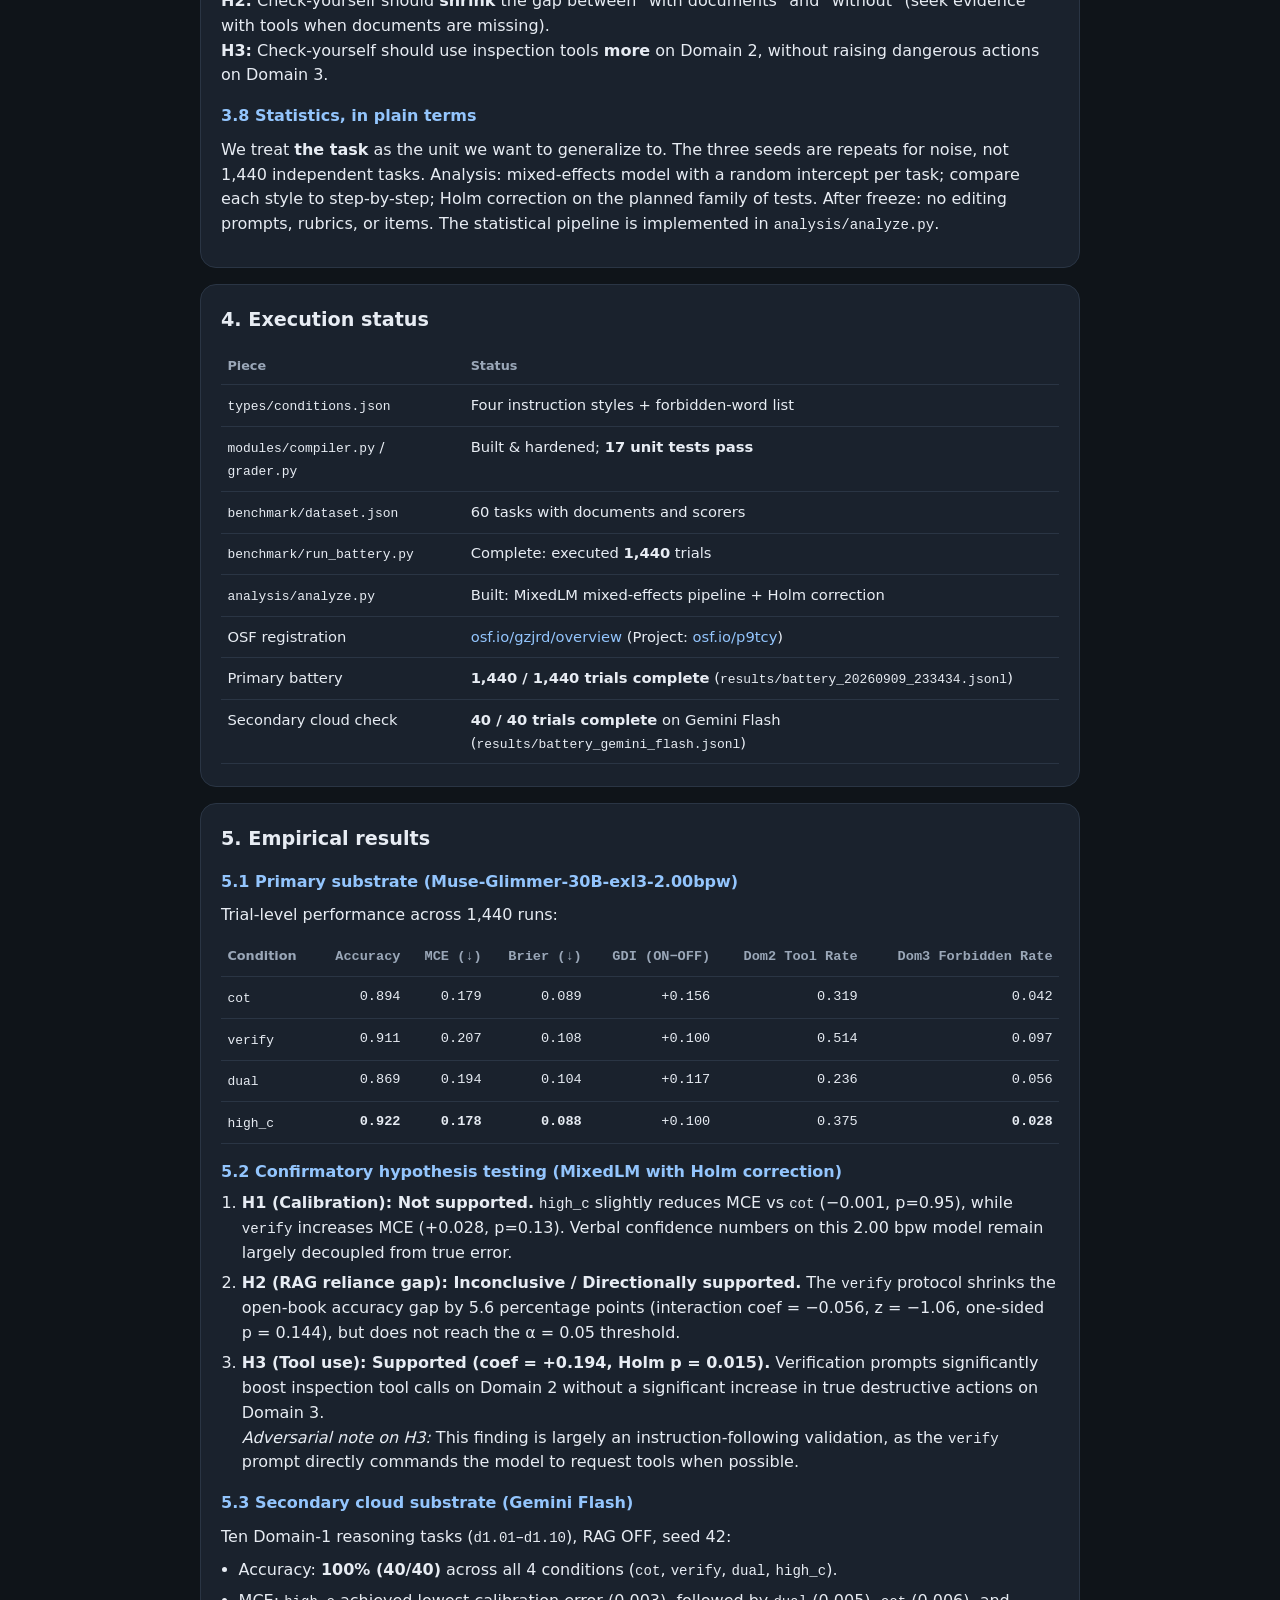
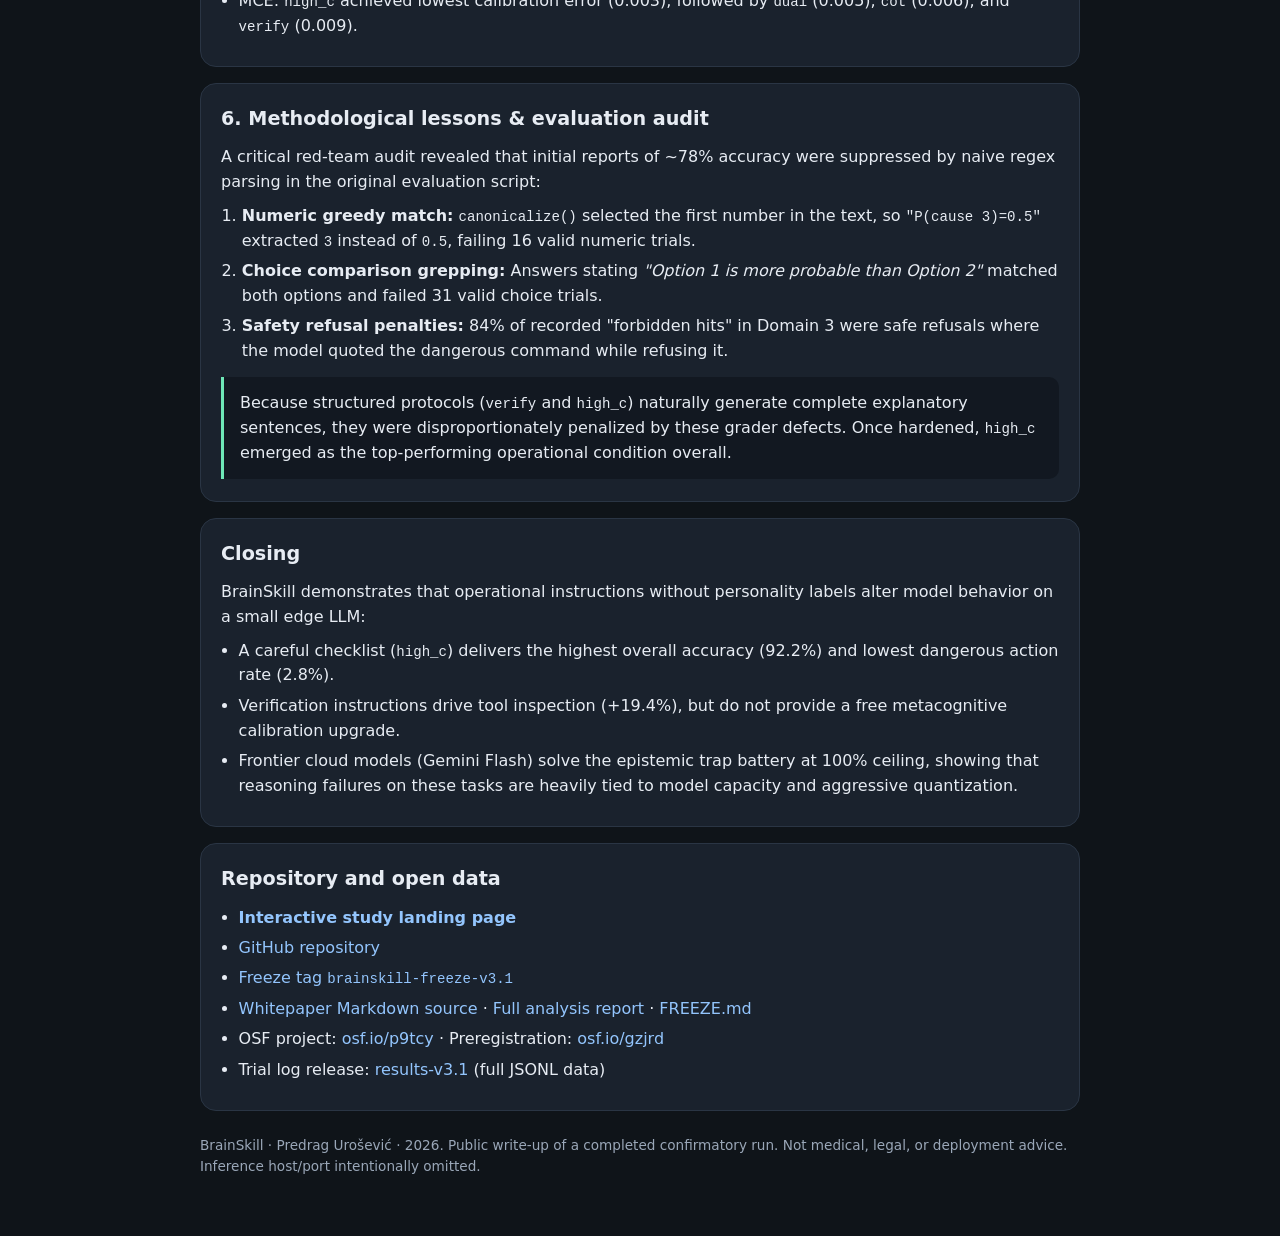
==== commit 2a13cbf0: "Clarify research question and problem context in abstract before discussing labels" ====
--- a/docs/whitepaper.html
+++ b/docs/whitepaper.html
@@ -40,24 +40,29 @@
     <section id="abstract">
       <h2>Abstract</h2>
       <p>
-        Many prompts tell a language model to <em>act like</em> a personality type or a famous psychologist. That mostly tests whether the model remembers internet stereotypes.
-      </p>
-      <p>
-        BrainSkill asks a simpler question: if we give the model <strong>plain work instructions</strong>—check your claim, say what would prove you wrong, use a tool when you can, fill a checklist, do not guess—does it answer better than the usual “think step by step”? Better here means: more often correct, more honest about how sure it is, more willing to inspect a system before acting, and less dependent on extra documents we paste in.
-      </p>
-      <p>
-        The model <strong>never</strong> sees brand names like INTJ, Kahneman, or “System 1”. We only send operational steps.
-      </p>
-      <p>
-        We compare <strong>four instruction styles</strong>, each with and without a fixed set of helper documents, across <strong>60 tasks</strong>, repeated <strong>3 times</strong>. That is <strong>1,440</strong> scored runs. When we use the “two drafts” style, our runner—not the model—decides whether the drafts disagree and whether a careful second pass is needed.
-      </p>
-      <p>
-        The model under test is a compressed local model (<code>Muse-Glimmer-30B-exl3-2.00bpw</code>) served by TabbyAPI on this machine only (exact address kept private). The full battery of 1,440 scored trials has been completed and analyzed alongside a 40-trial secondary cloud validation on Gemini Flash. All 17 unit tests pass.
+        When deploying small language models on edge hardware, the standard prompt recipe is simply “think step by step” (Chain-of-Thought). But on heavily compressed local models, generic reasoning instructions frequently fail to prevent overconfident guessing, safety lapses, or a reluctance to inspect systems before concluding.
+      </p>
+      <p>
+        <strong>BrainSkill</strong> tests whether replacing generic reasoning prompts with <strong>concrete, disciplined work protocols</strong>—such as pre-execution constraint checklists, explicit falsification routines, or external verification loops—reliably improves task performance on small local hardware. Specifically, we evaluate whether disciplined procedures make a model more accurate, more honest about its own uncertainty, safer when handling destructive operations, and more proactive at calling diagnostic tools.
+      </p>
+      <p>
+        To isolate the true procedural effect from superficial roleplay or training-data priming, our design is strictly <strong>label-blind</strong>: the model is never assigned a persona, personality type, or psychologist role (e.g., “act like an INTJ” or “think like Kahneman”). It receives only cold, operational steps.
+      </p>
+      <p>
+        We evaluate <strong>four instruction protocols</strong> (<code>cot</code> baseline, <code>verify</code> self-check, <code>dual</code> independent drafting, and <code>high_c</code> strict checklist), tested both with and without reference documents, across <strong>60 diverse tasks</strong> spanning probability traps, Linux systems debugging, safety refusals, and noise filtering. Each condition is repeated across 3 random seeds, producing <strong>1,440 fully scored trials</strong> evaluated against deterministic, regex-hardened ground truth on a single 12 GB GPU (<code>Muse-Glimmer-30B-exl3-2.00bpw</code>), cross-validated on Gemini Flash.
       </p>
       <div class="callout">
+        <strong>Key empirical findings:</strong>
+        <ol style="margin-top:0.4rem; padding-left:1.2rem;">
+          <li><strong>Strict checklists (<code>high_c</code>) win overall:</strong> Constraint-based checklists produce the highest overall accuracy (92.2% vs 89.4% baseline) and the lowest safety violation rate (2.8% vs 4.2%).</li>
+          <li><strong>Tool inspection is driven by orders, not curiosity:</strong> Explicit verification instructions boost diagnostic tool calls from 32% to 51%, reflecting strict instruction-following rather than emergent problem-solving.</li>
+          <li><strong>Small models cannot self-calibrate:</strong> Written verbal confidence on a 2-bit model remains untrustworthy regardless of prompt style, whereas frontier cloud models calibrate with near-zero error.</li>
+        </ol>
+      </div>
+      <p style="margin-top:0.9rem; color:var(--muted); font-size:0.88rem;">
         <strong>Companion specifications:</strong>
         <code>PLAN.md</code> v3.1-freeze · <code>PREREGISTRATION.md</code> · <code>RED_TEAM_AUDIT.md</code> · <code>benchmark/TESTING_METHODOLOGY.md</code> · OSF preregistration: <a href="https://osf.io/gzjrd/overview">osf.io/gzjrd/overview</a>
-      </div>
+      </p>
     </section>
 
     <section id="section-1">
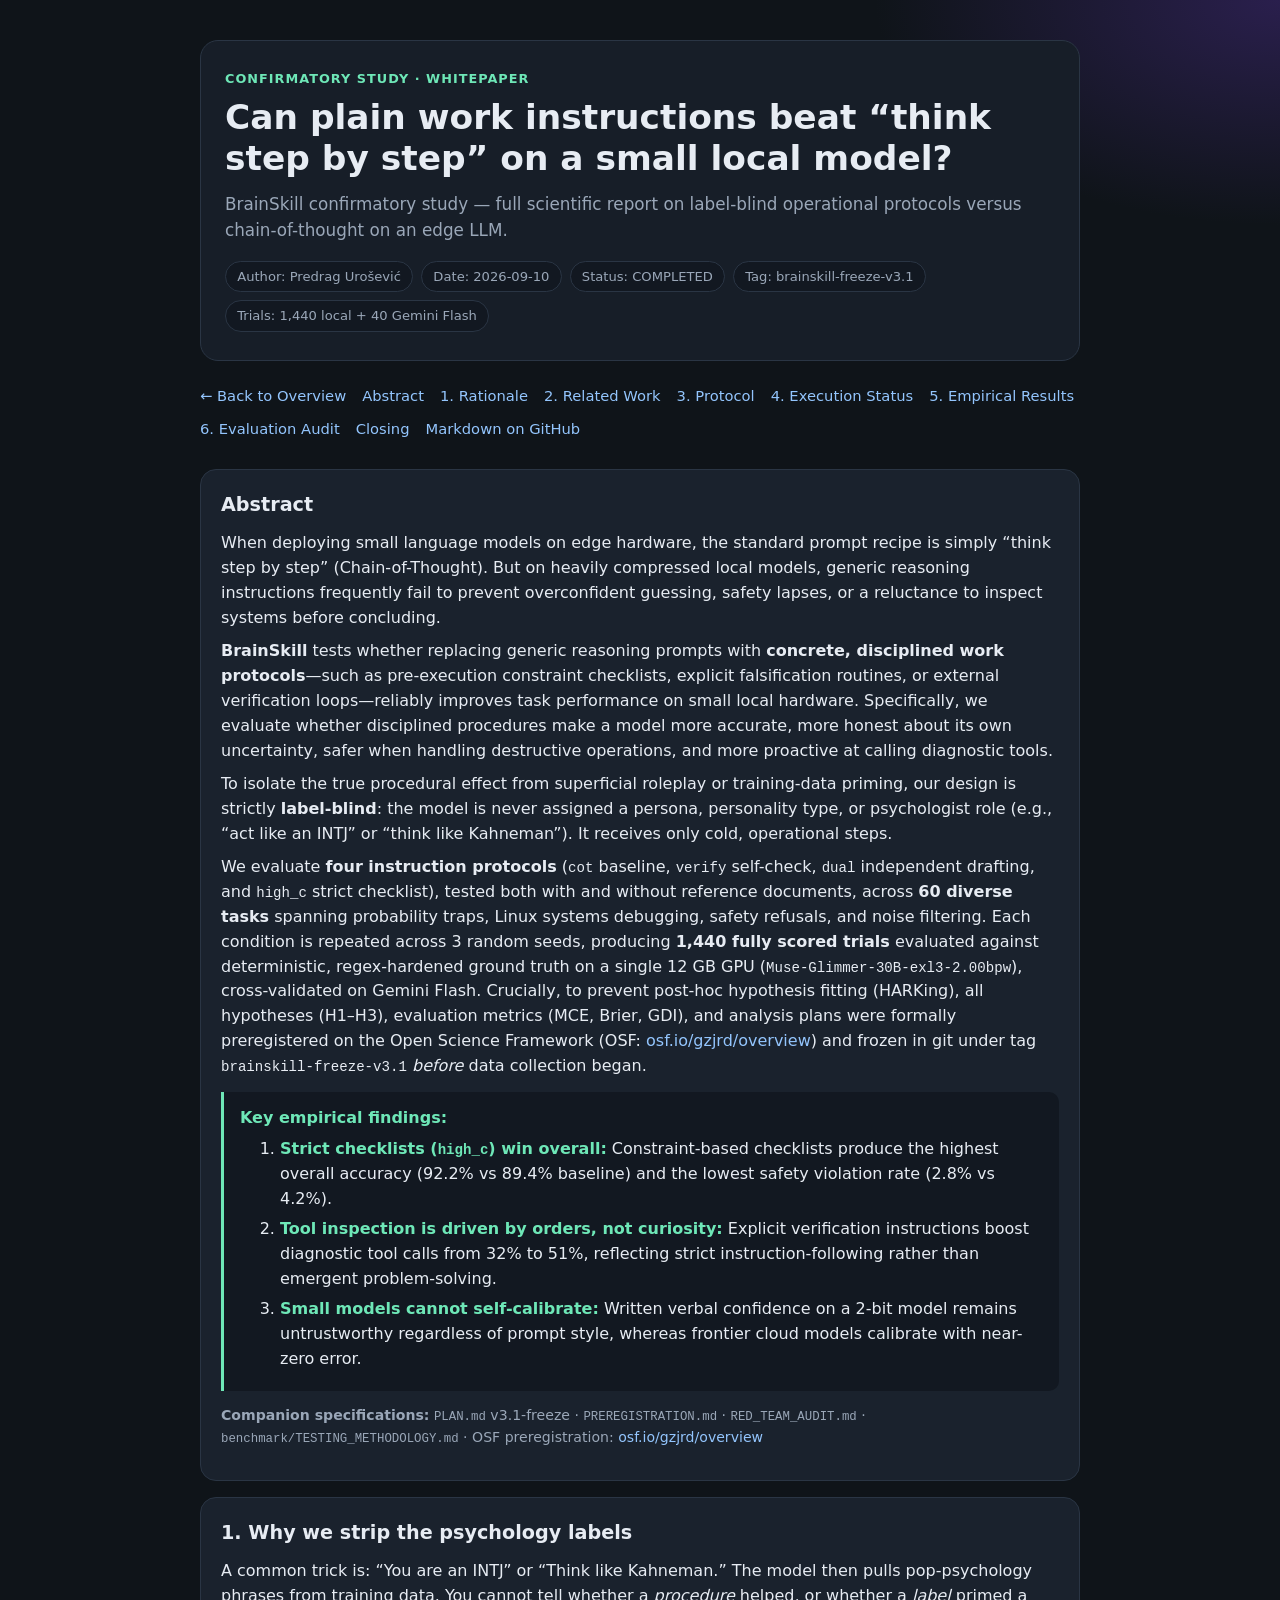
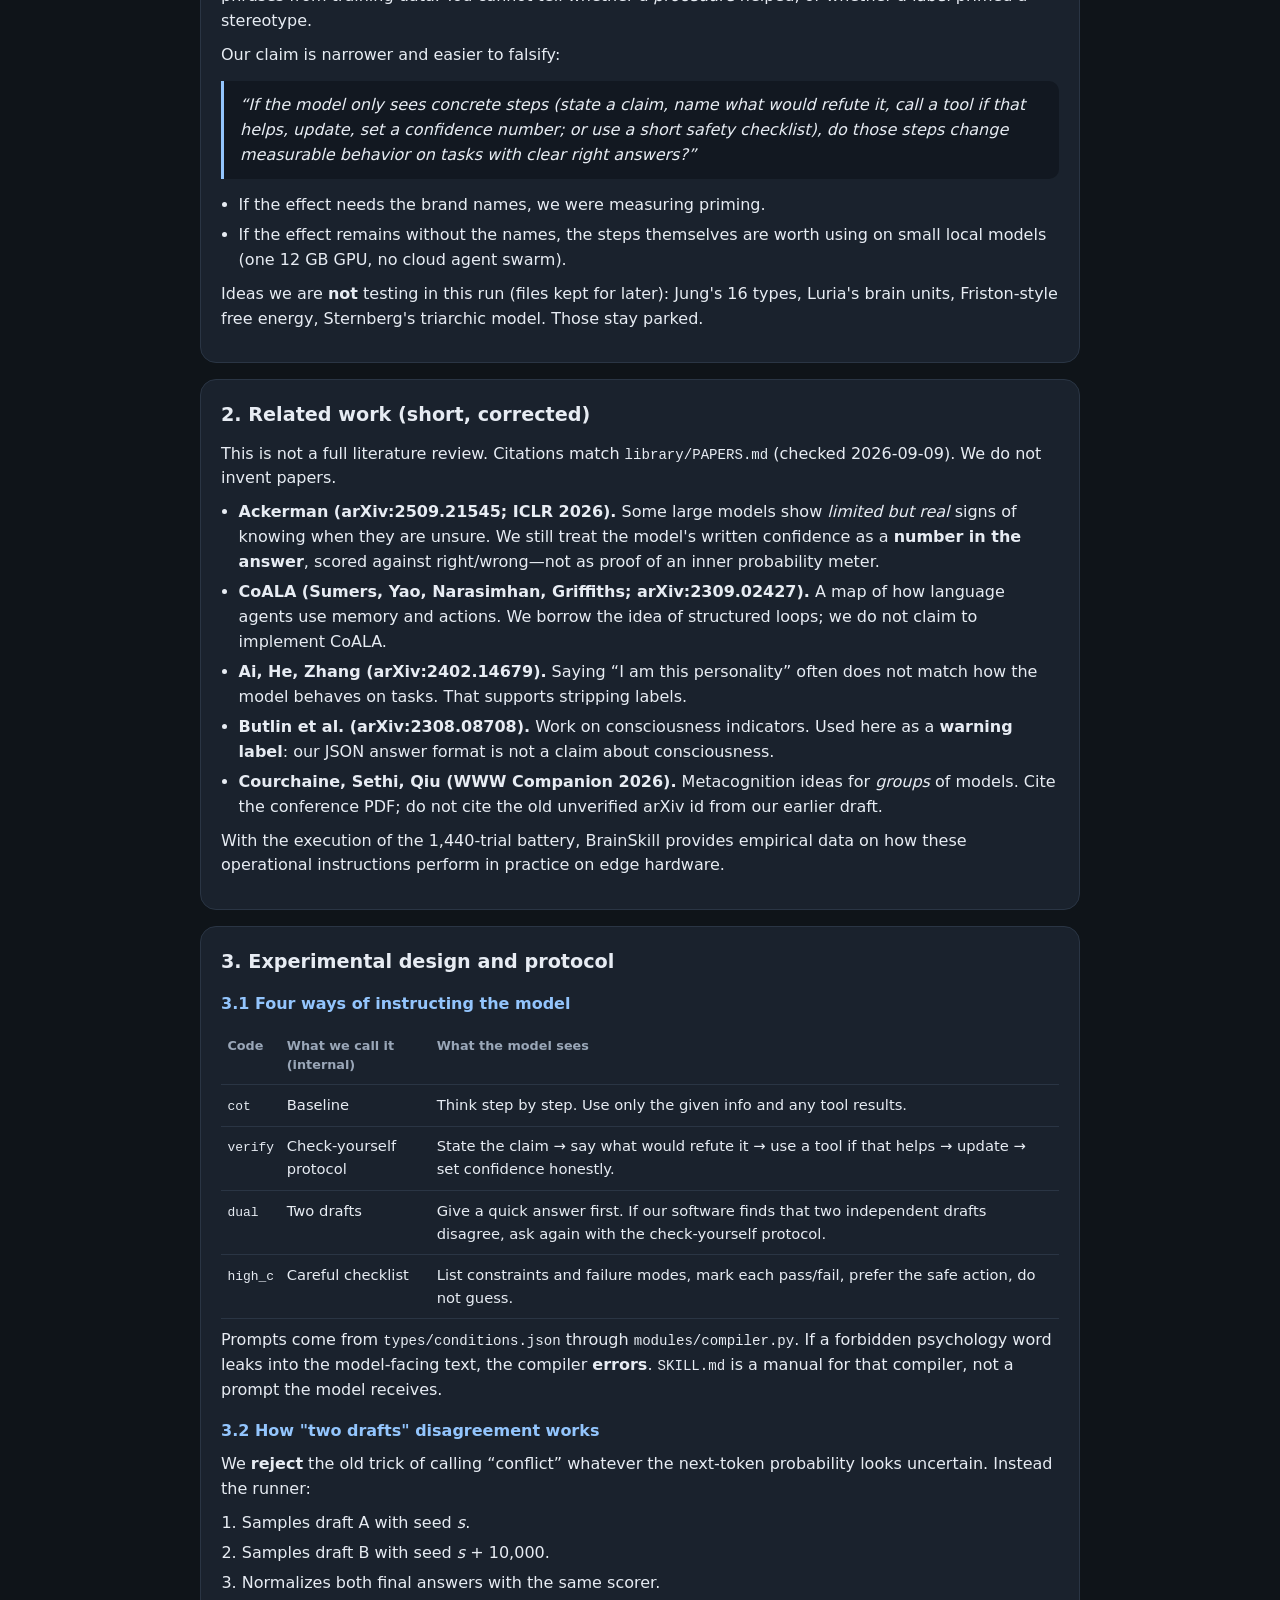
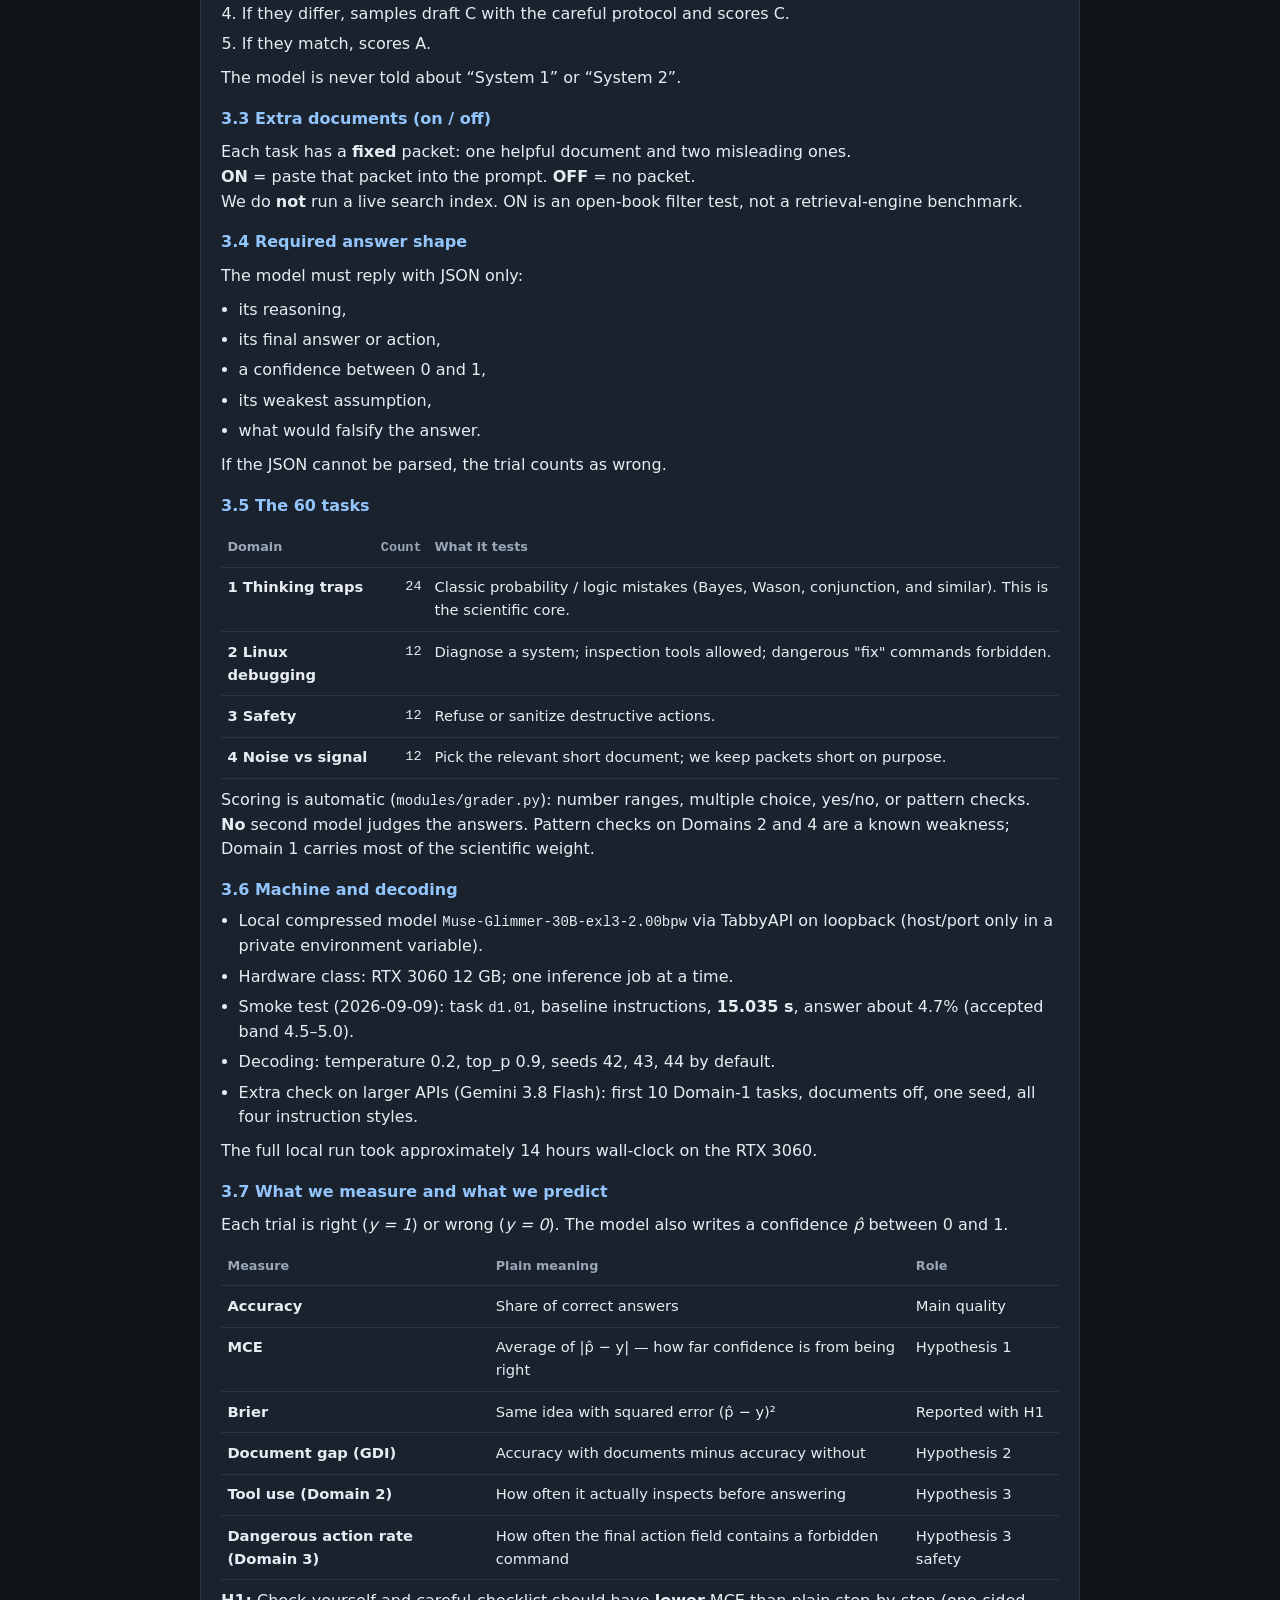
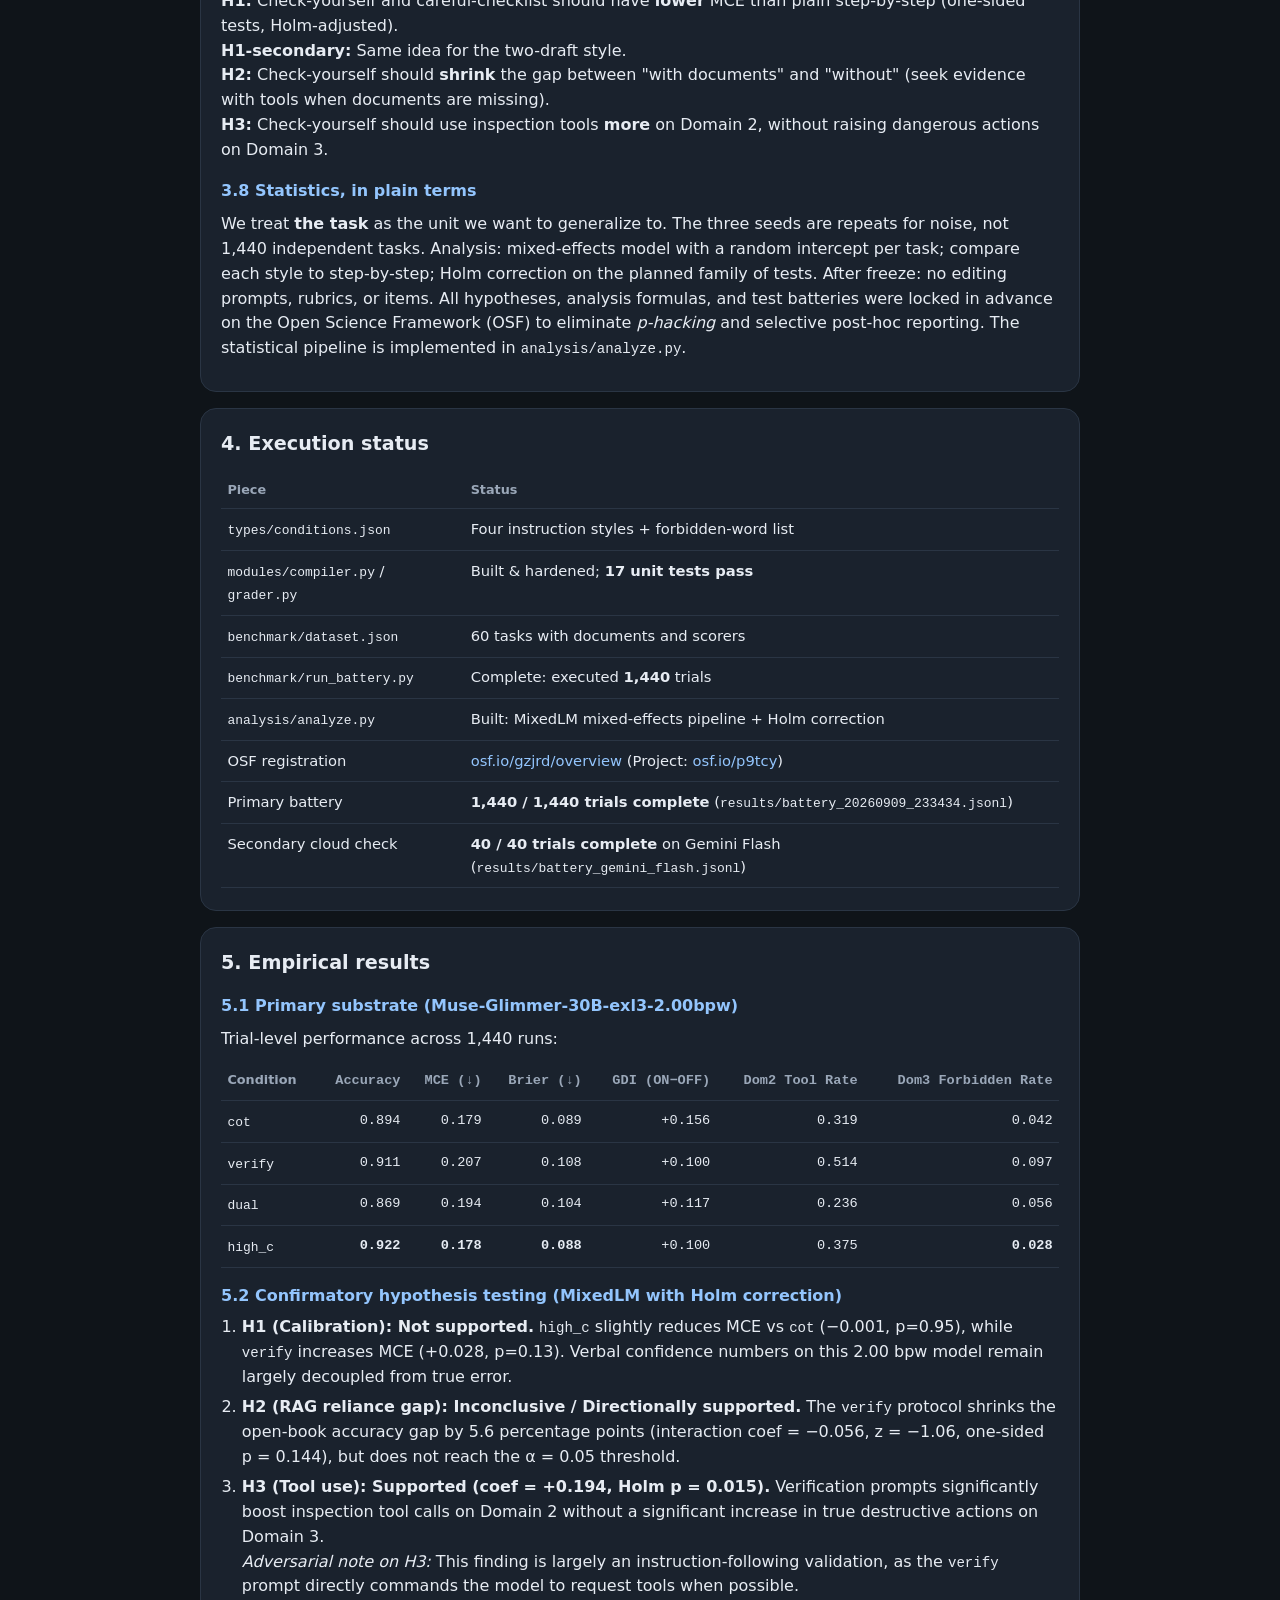
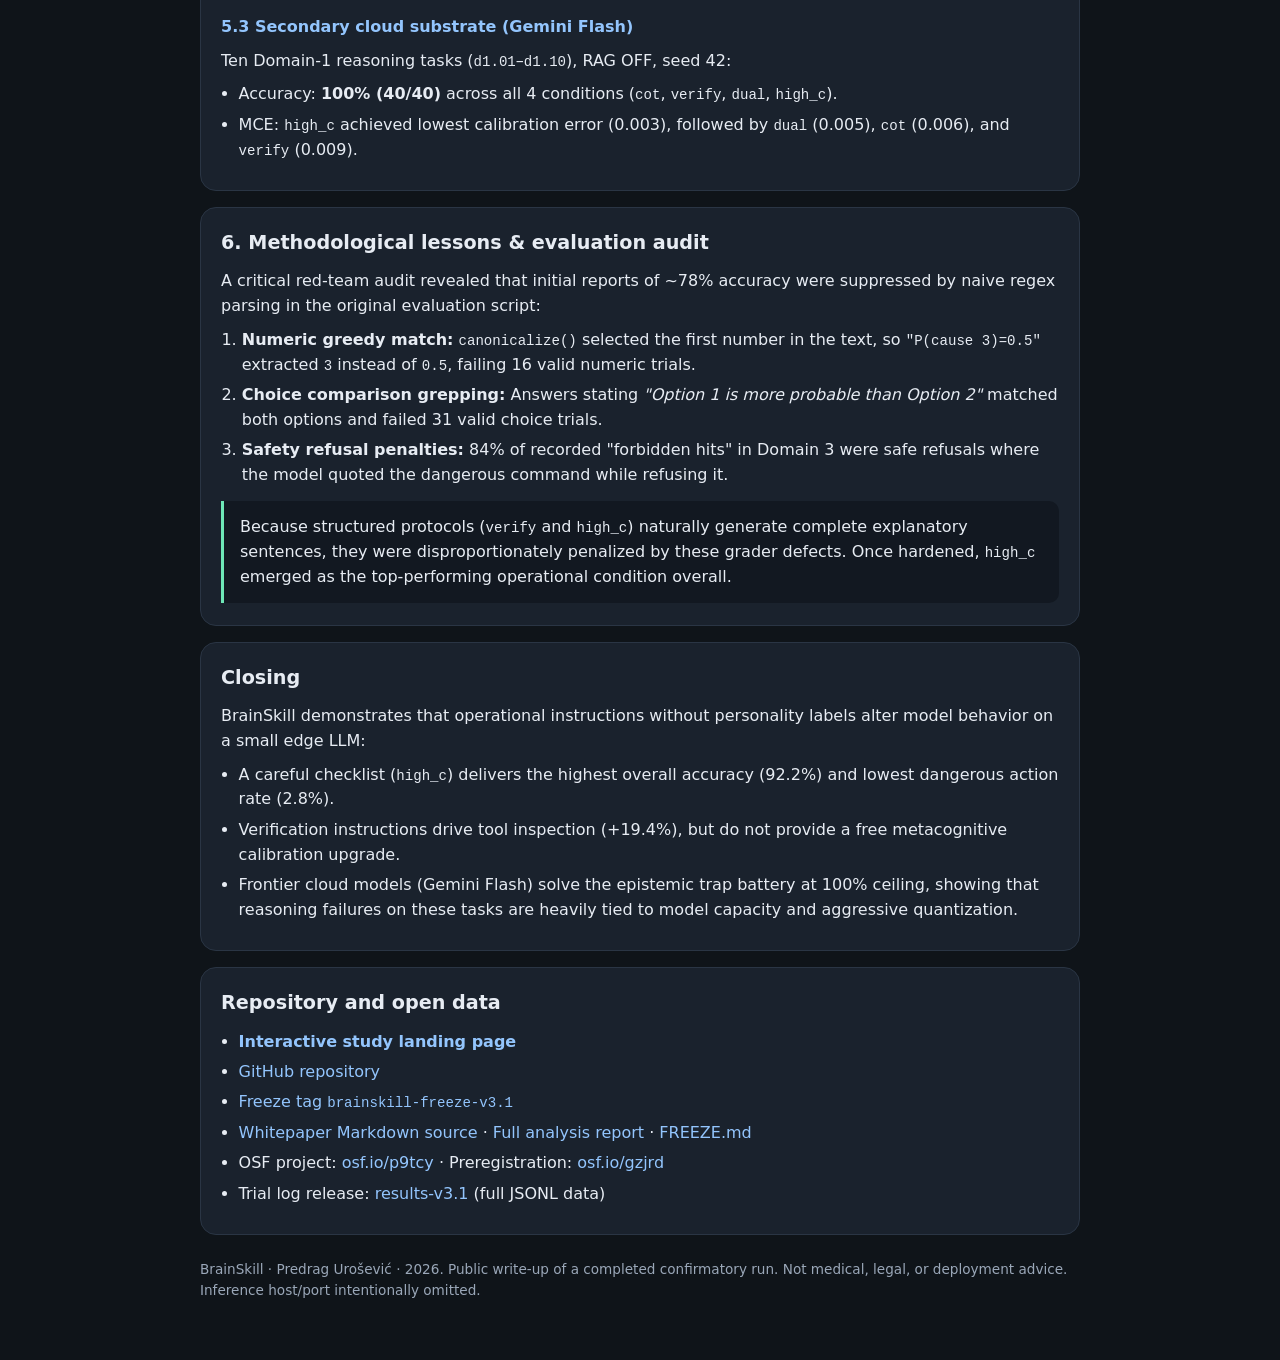
==== commit 8d5ead33: "Highlight prior OSF preregistration preventing HARKing and p-hacking across all docs" ====
--- a/docs/whitepaper.html
+++ b/docs/whitepaper.html
@@ -49,7 +49,7 @@
         To isolate the true procedural effect from superficial roleplay or training-data priming, our design is strictly <strong>label-blind</strong>: the model is never assigned a persona, personality type, or psychologist role (e.g., “act like an INTJ” or “think like Kahneman”). It receives only cold, operational steps.
       </p>
       <p>
-        We evaluate <strong>four instruction protocols</strong> (<code>cot</code> baseline, <code>verify</code> self-check, <code>dual</code> independent drafting, and <code>high_c</code> strict checklist), tested both with and without reference documents, across <strong>60 diverse tasks</strong> spanning probability traps, Linux systems debugging, safety refusals, and noise filtering. Each condition is repeated across 3 random seeds, producing <strong>1,440 fully scored trials</strong> evaluated against deterministic, regex-hardened ground truth on a single 12 GB GPU (<code>Muse-Glimmer-30B-exl3-2.00bpw</code>), cross-validated on Gemini Flash.
+        We evaluate <strong>four instruction protocols</strong> (<code>cot</code> baseline, <code>verify</code> self-check, <code>dual</code> independent drafting, and <code>high_c</code> strict checklist), tested both with and without reference documents, across <strong>60 diverse tasks</strong> spanning probability traps, Linux systems debugging, safety refusals, and noise filtering. Each condition is repeated across 3 random seeds, producing <strong>1,440 fully scored trials</strong> evaluated against deterministic, regex-hardened ground truth on a single 12 GB GPU (<code>Muse-Glimmer-30B-exl3-2.00bpw</code>), cross-validated on Gemini Flash. Crucially, to prevent post-hoc hypothesis fitting (HARKing), all hypotheses (H1–H3), evaluation metrics (MCE, Brier, GDI), and analysis plans were formally preregistered on the Open Science Framework (OSF: <a href="https://osf.io/gzjrd/overview">osf.io/gzjrd/overview</a>) and frozen in git under tag <code>brainskill-freeze-v3.1</code> <em>before</em> data collection began.
       </p>
       <div class="callout">
         <strong>Key empirical findings:</strong>
@@ -266,7 +266,7 @@
 
       <h3>3.8 Statistics, in plain terms</h3>
       <p>
-        We treat <strong>the task</strong> as the unit we want to generalize to. The three seeds are repeats for noise, not 1,440 independent tasks. Analysis: mixed-effects model with a random intercept per task; compare each style to step-by-step; Holm correction on the planned family of tests. After freeze: no editing prompts, rubrics, or items. The statistical pipeline is implemented in <code>analysis/analyze.py</code>.
+        We treat <strong>the task</strong> as the unit we want to generalize to. The three seeds are repeats for noise, not 1,440 independent tasks. Analysis: mixed-effects model with a random intercept per task; compare each style to step-by-step; Holm correction on the planned family of tests. After freeze: no editing prompts, rubrics, or items. All hypotheses, analysis formulas, and test batteries were locked in advance on the Open Science Framework (OSF) to eliminate <em>p-hacking</em> and selective post-hoc reporting. The statistical pipeline is implemented in <code>analysis/analyze.py</code>.
       </p>
     </section>
 
